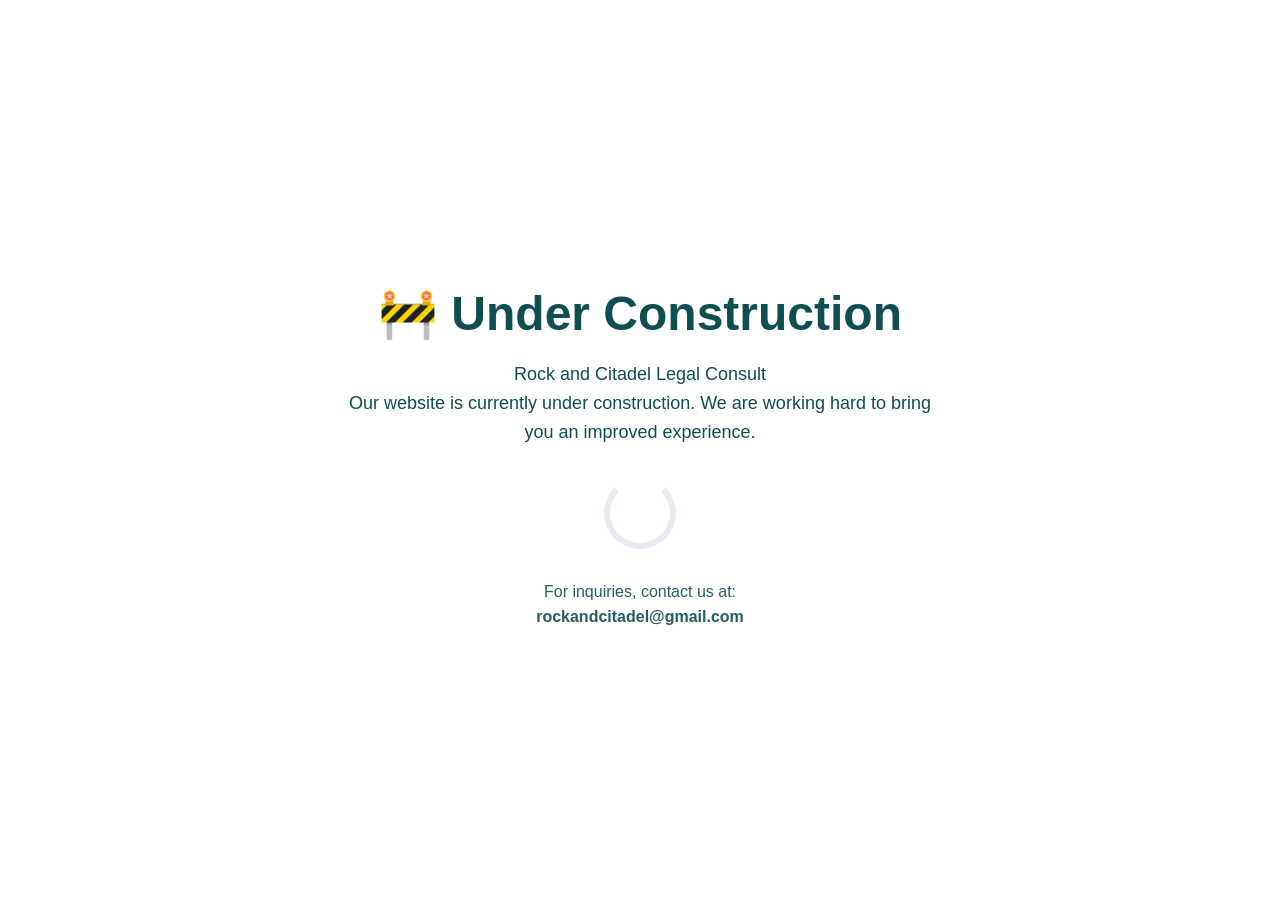
==== index.html @ 2f0c2b9e "Add files via upload" ====
<!DOCTYPE html>
<html lang="en">
<head>
  <meta charset="UTF-8">
  <meta name="viewport" content="width=device-width, initial-scale=1.0">
  <title>Website Under Construction</title>

  <style>
    body {
      margin: 0;
      font-family: Arial, sans-serif;
      display: flex;
      justify-content: center;
      align-items: center;
      height: 100vh;
      background: linear-gradient(135deg, #fff, #fff);
      color: #0f4e50;
      text-align: center;
    }

    .container {
      max-width: 600px;
      padding: 20px;
    }

    h1 {
      font-size: 48px;
      margin-bottom: 10px;
    }

    p {
      font-size: 18px;
      line-height: 1.6;
    }

    .loader {
      margin: 30px auto;
      width: 60px;
      height: 60px;
      border: 6px solid rgba(55,56,155,0.1);
      border-top: 6px solid #fff;
      border-radius: 50%;
      animation: spin 1s linear infinite;
    }

    @keyframes spin {
      0% { transform: rotate(0deg); }
      100% { transform: rotate(360deg); }
    }

    .contact {
      margin-top: 20px;
      font-size: 16px;
      opacity: 0.9;
    }

  </style>
</head>
<body>

  <div class="container">
    <h1>🚧 Under Construction</h1>
    <p>
	Rock and Citadel Legal Consult
	<br>
      Our website is currently under construction. 
      We are working hard to bring you an improved experience.
    </p>

    <div class="loader"></div>

    <p class="contact">
      For inquiries, contact us at:<br>
      <strong>rockandcitadel@gmail.com</strong>
    </p>
  </div>

</body>
</html>
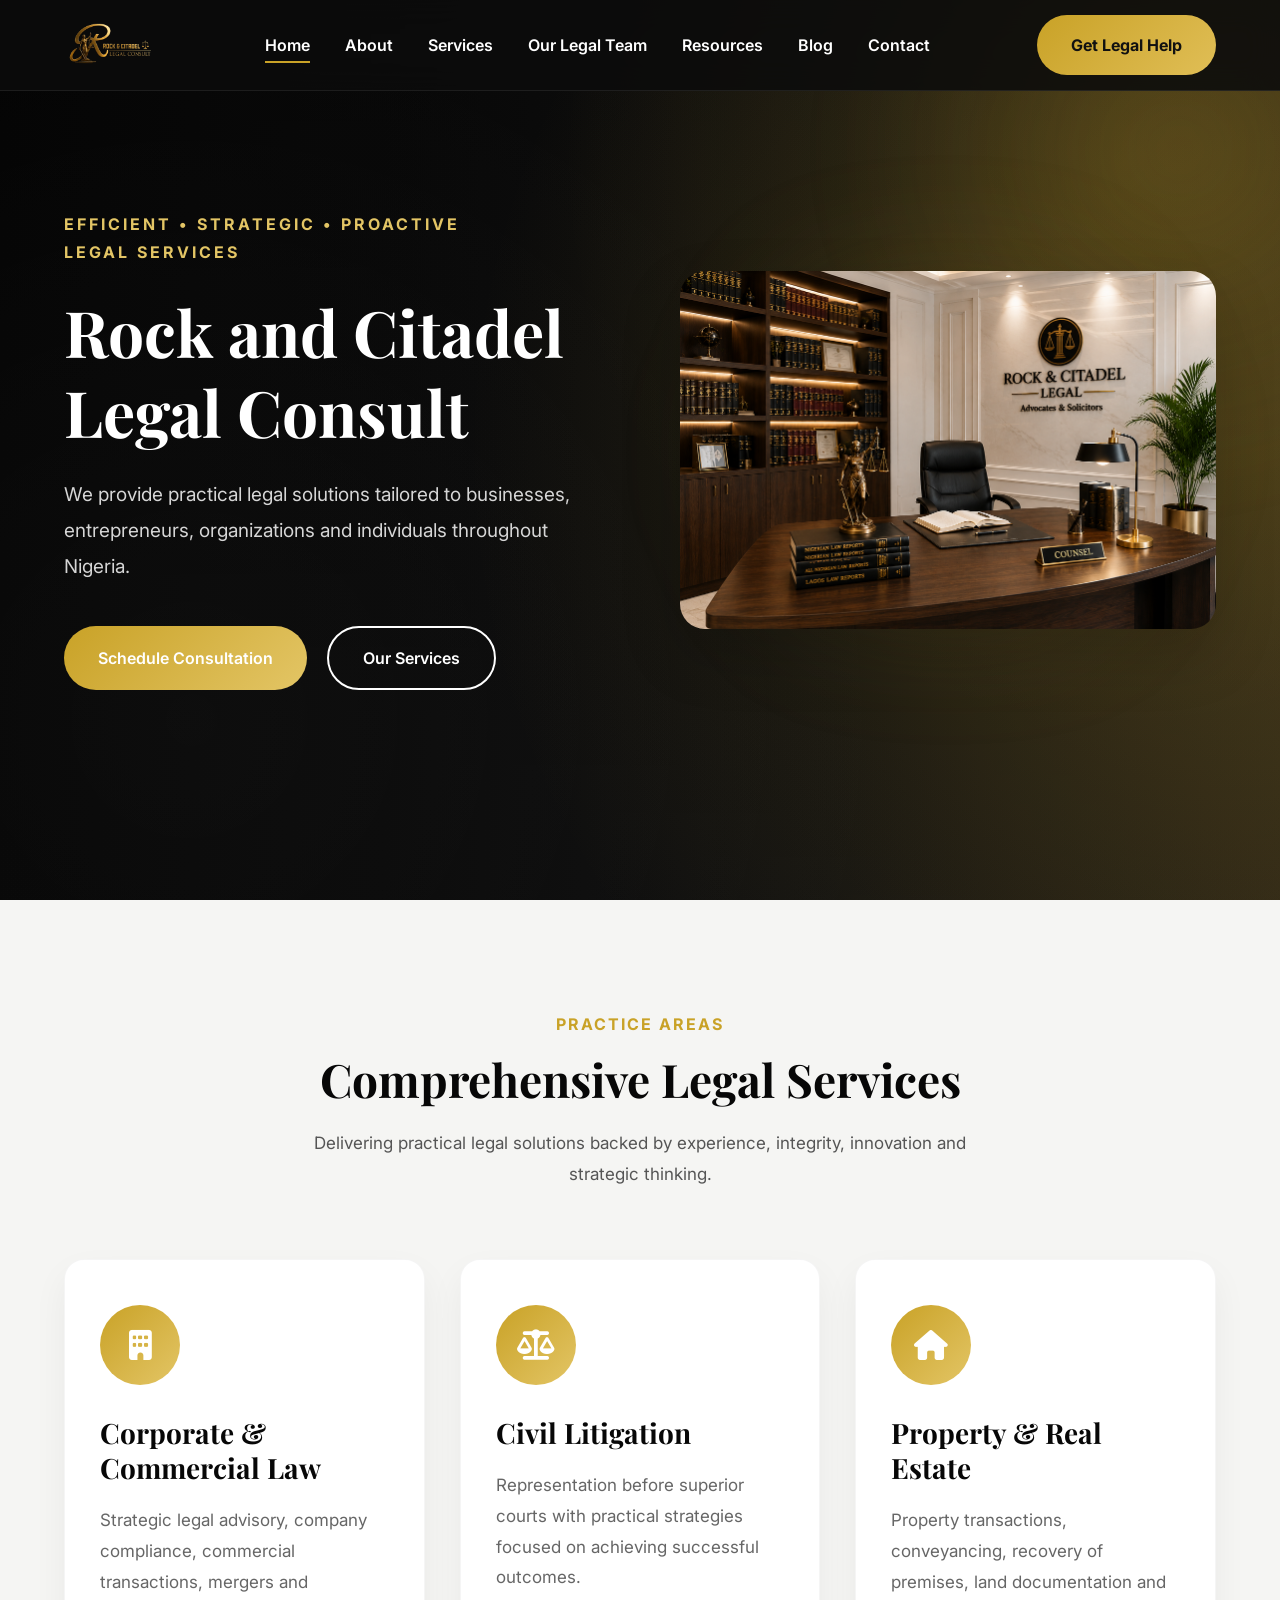
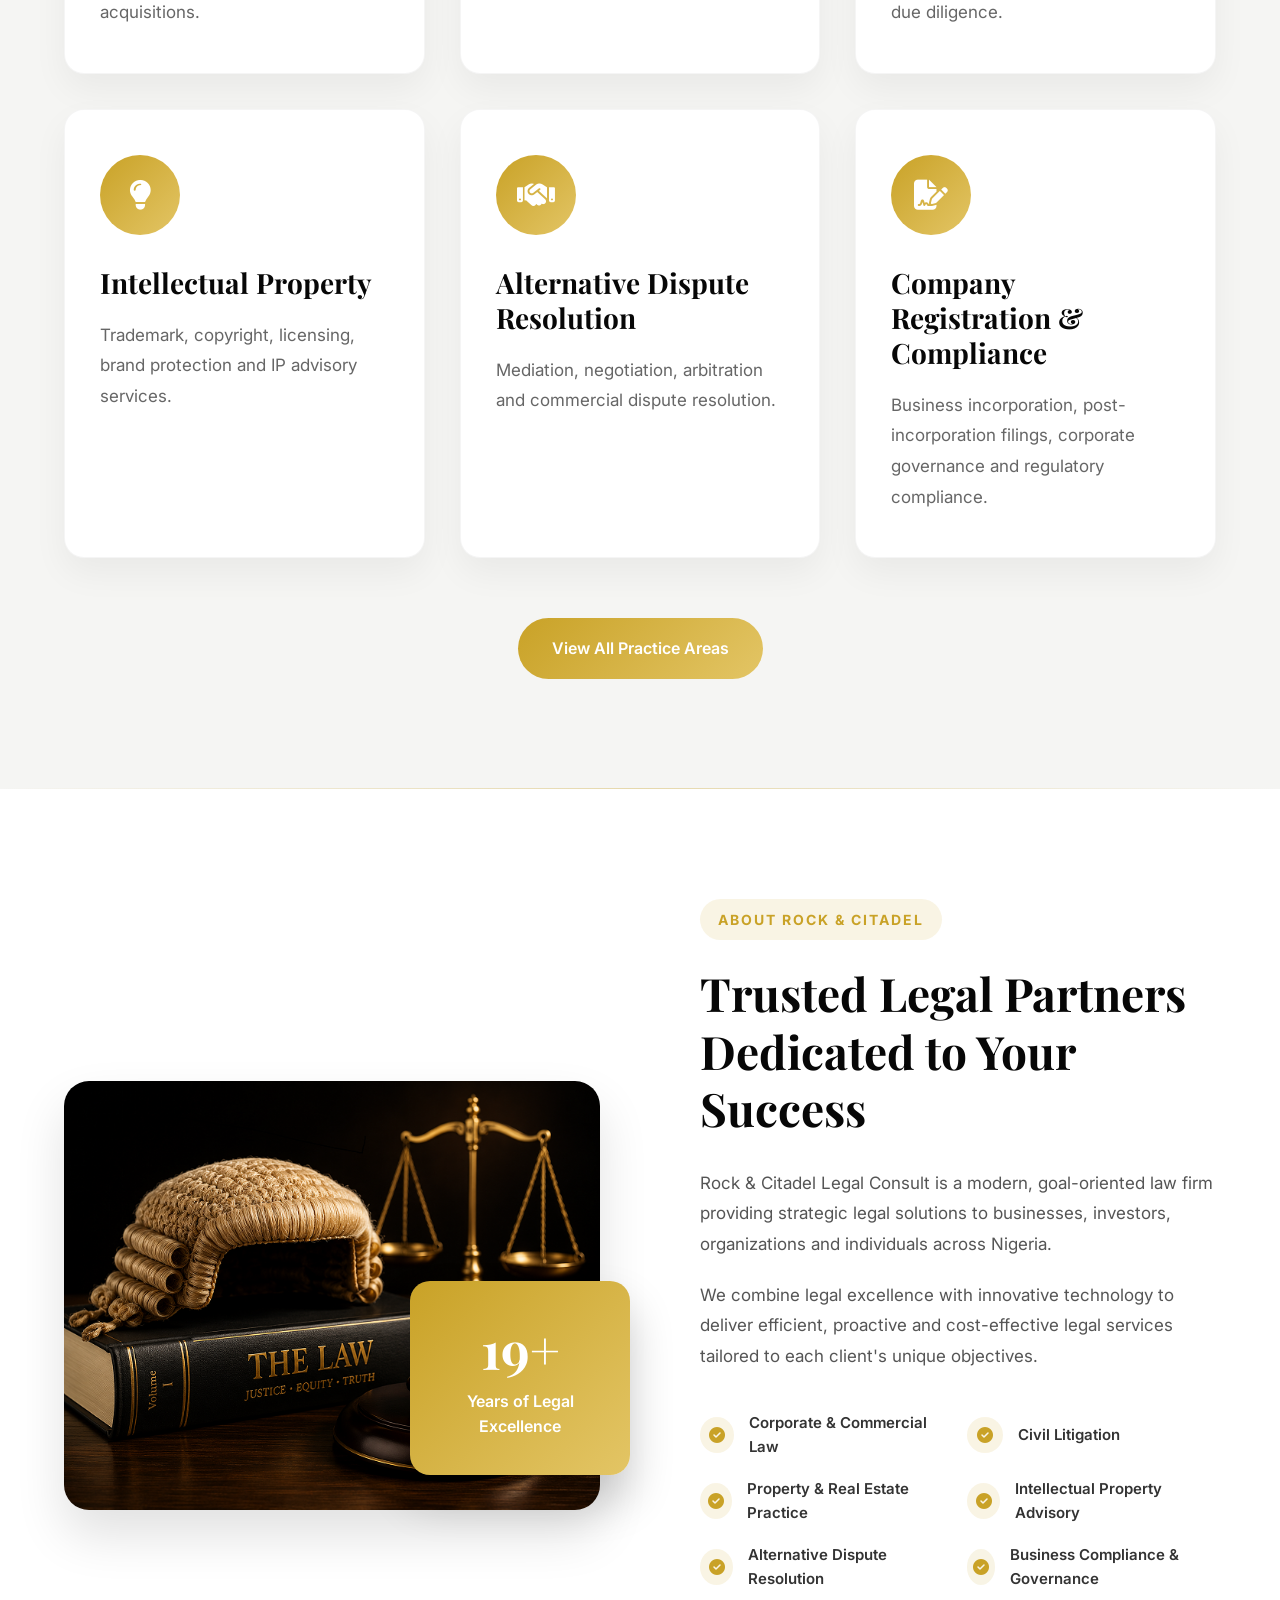
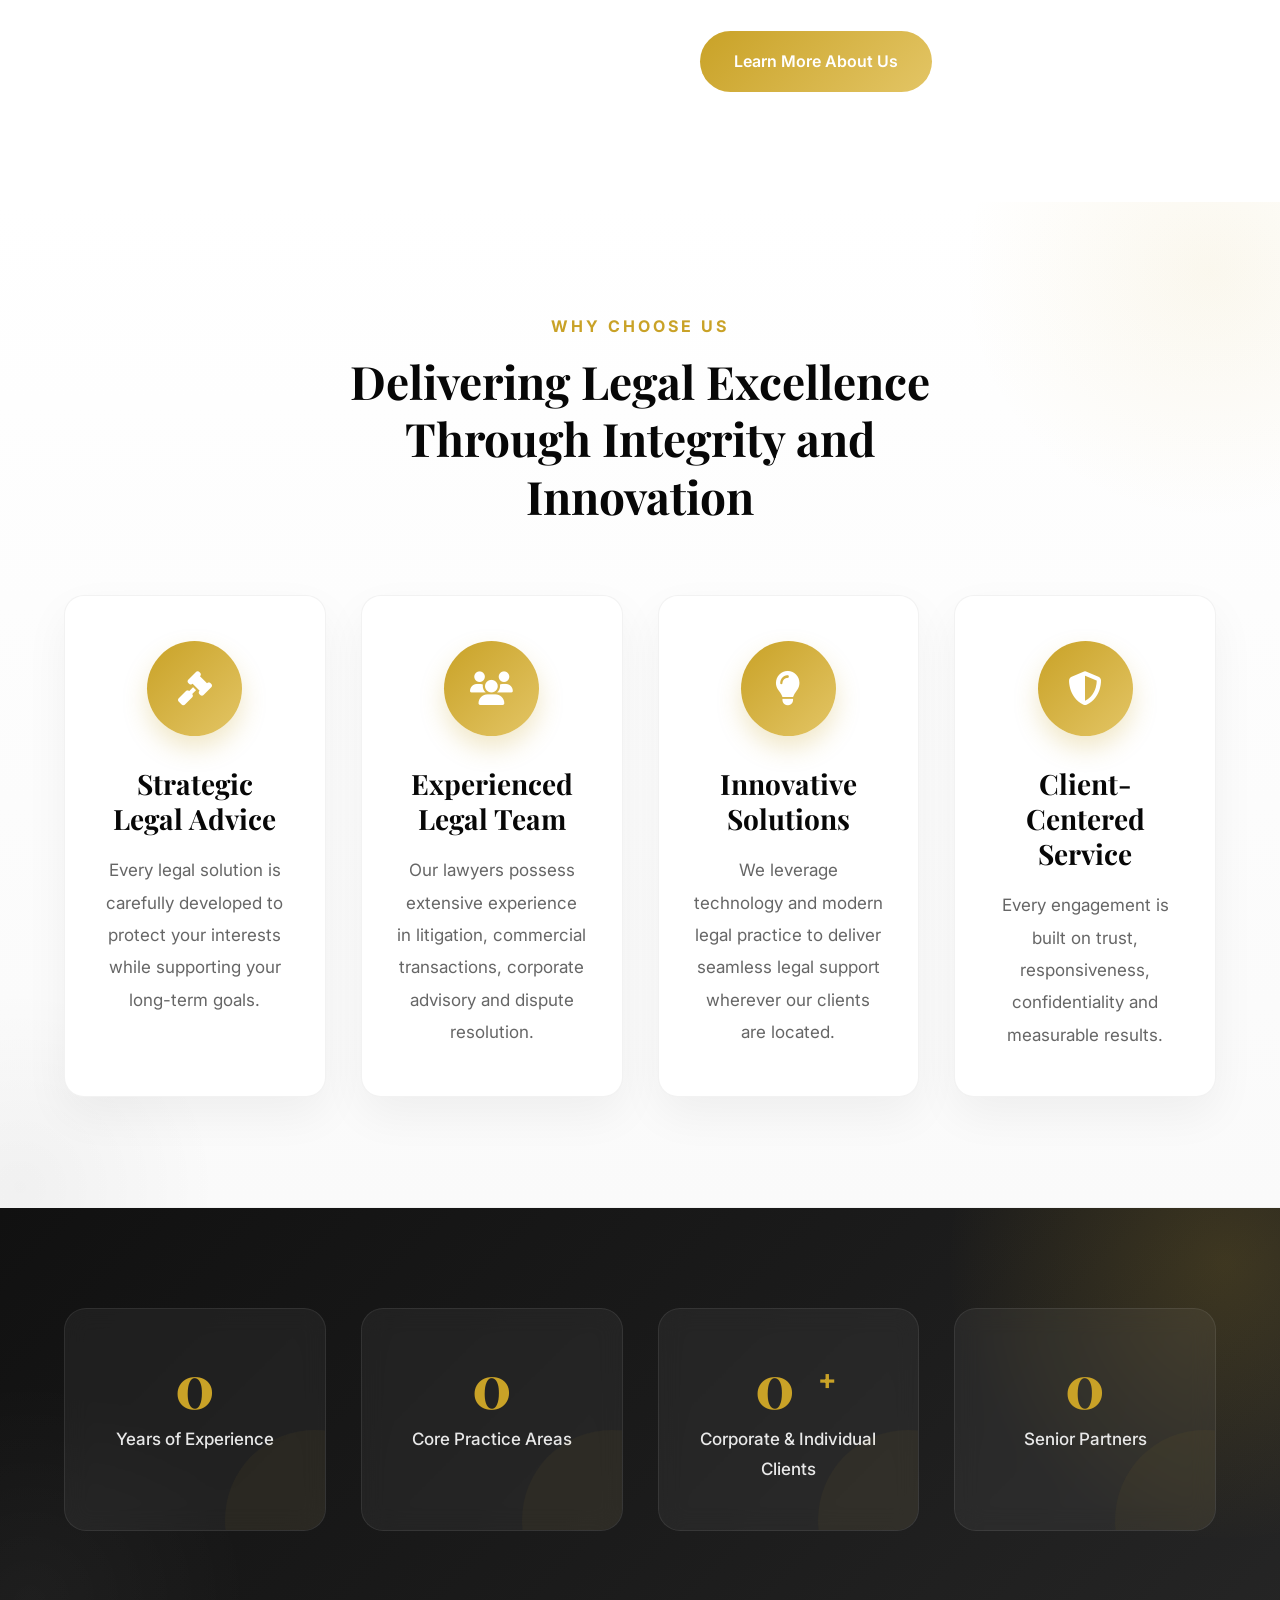
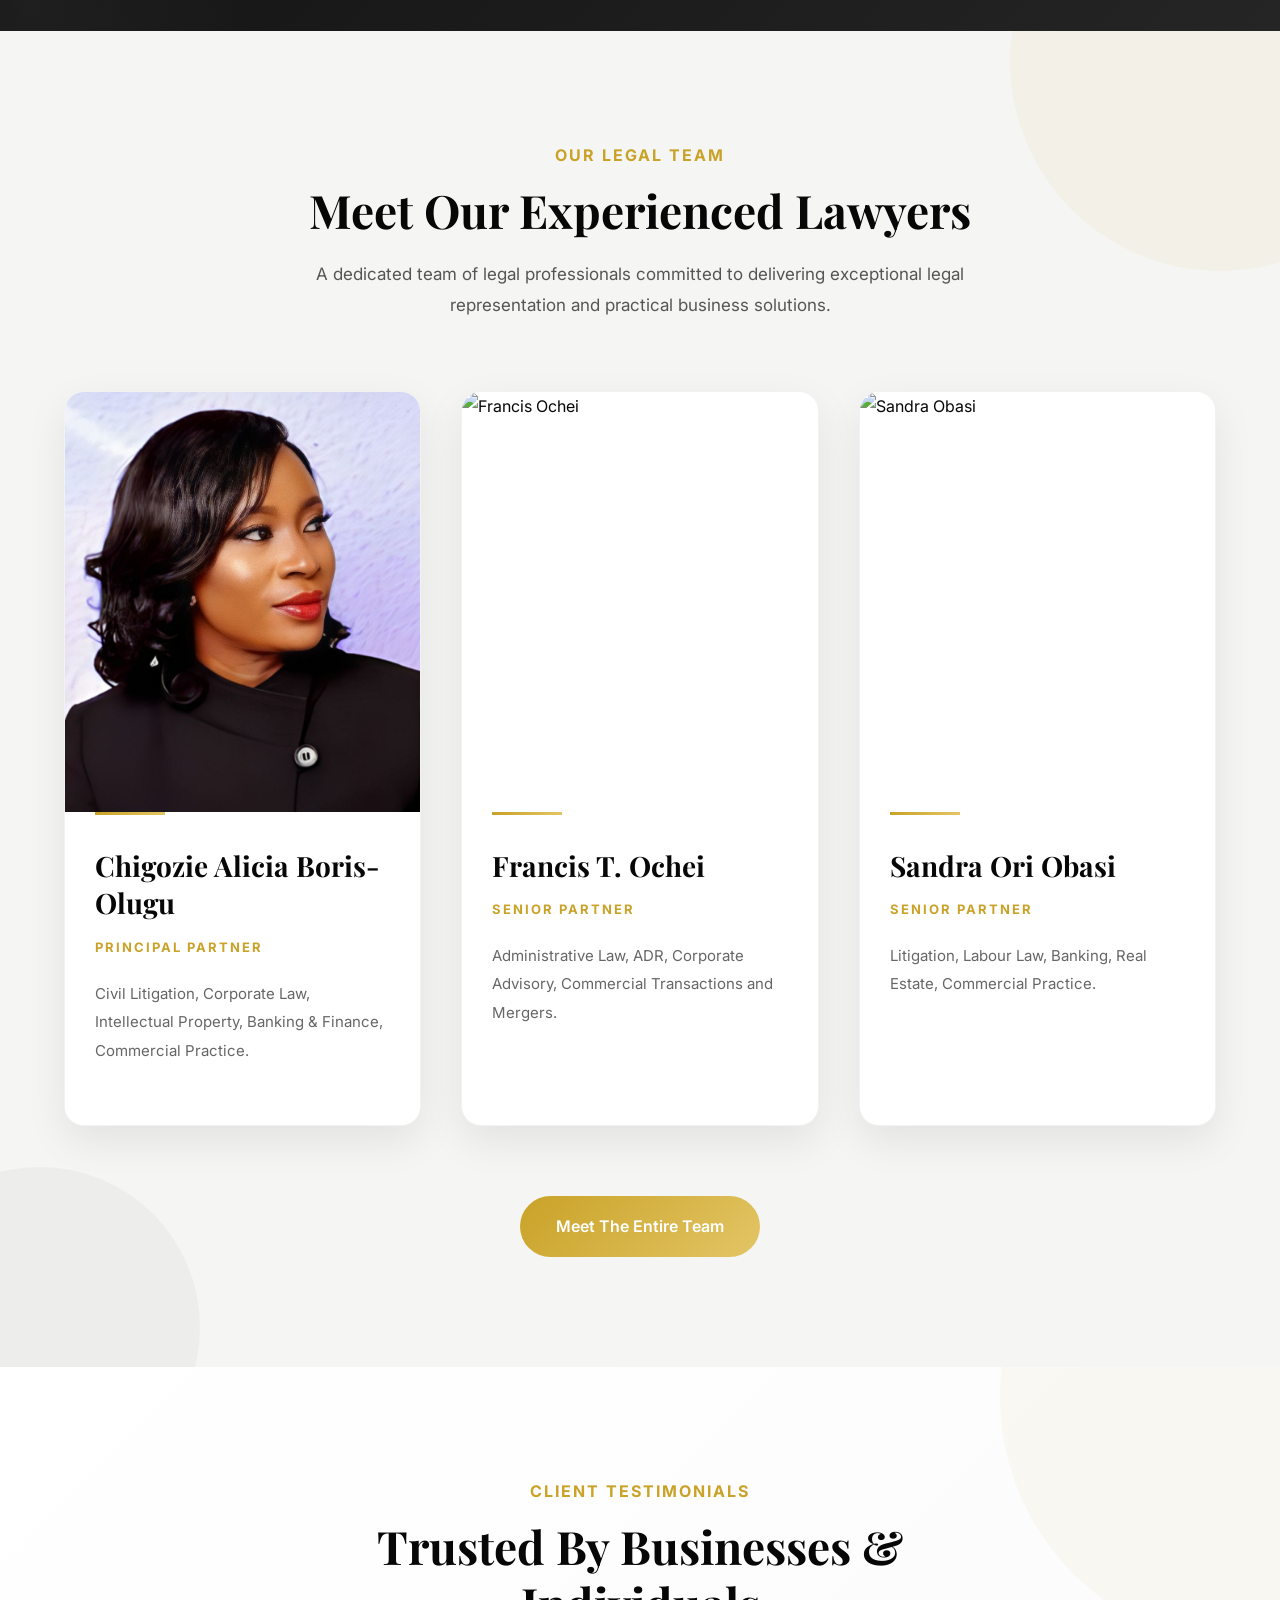
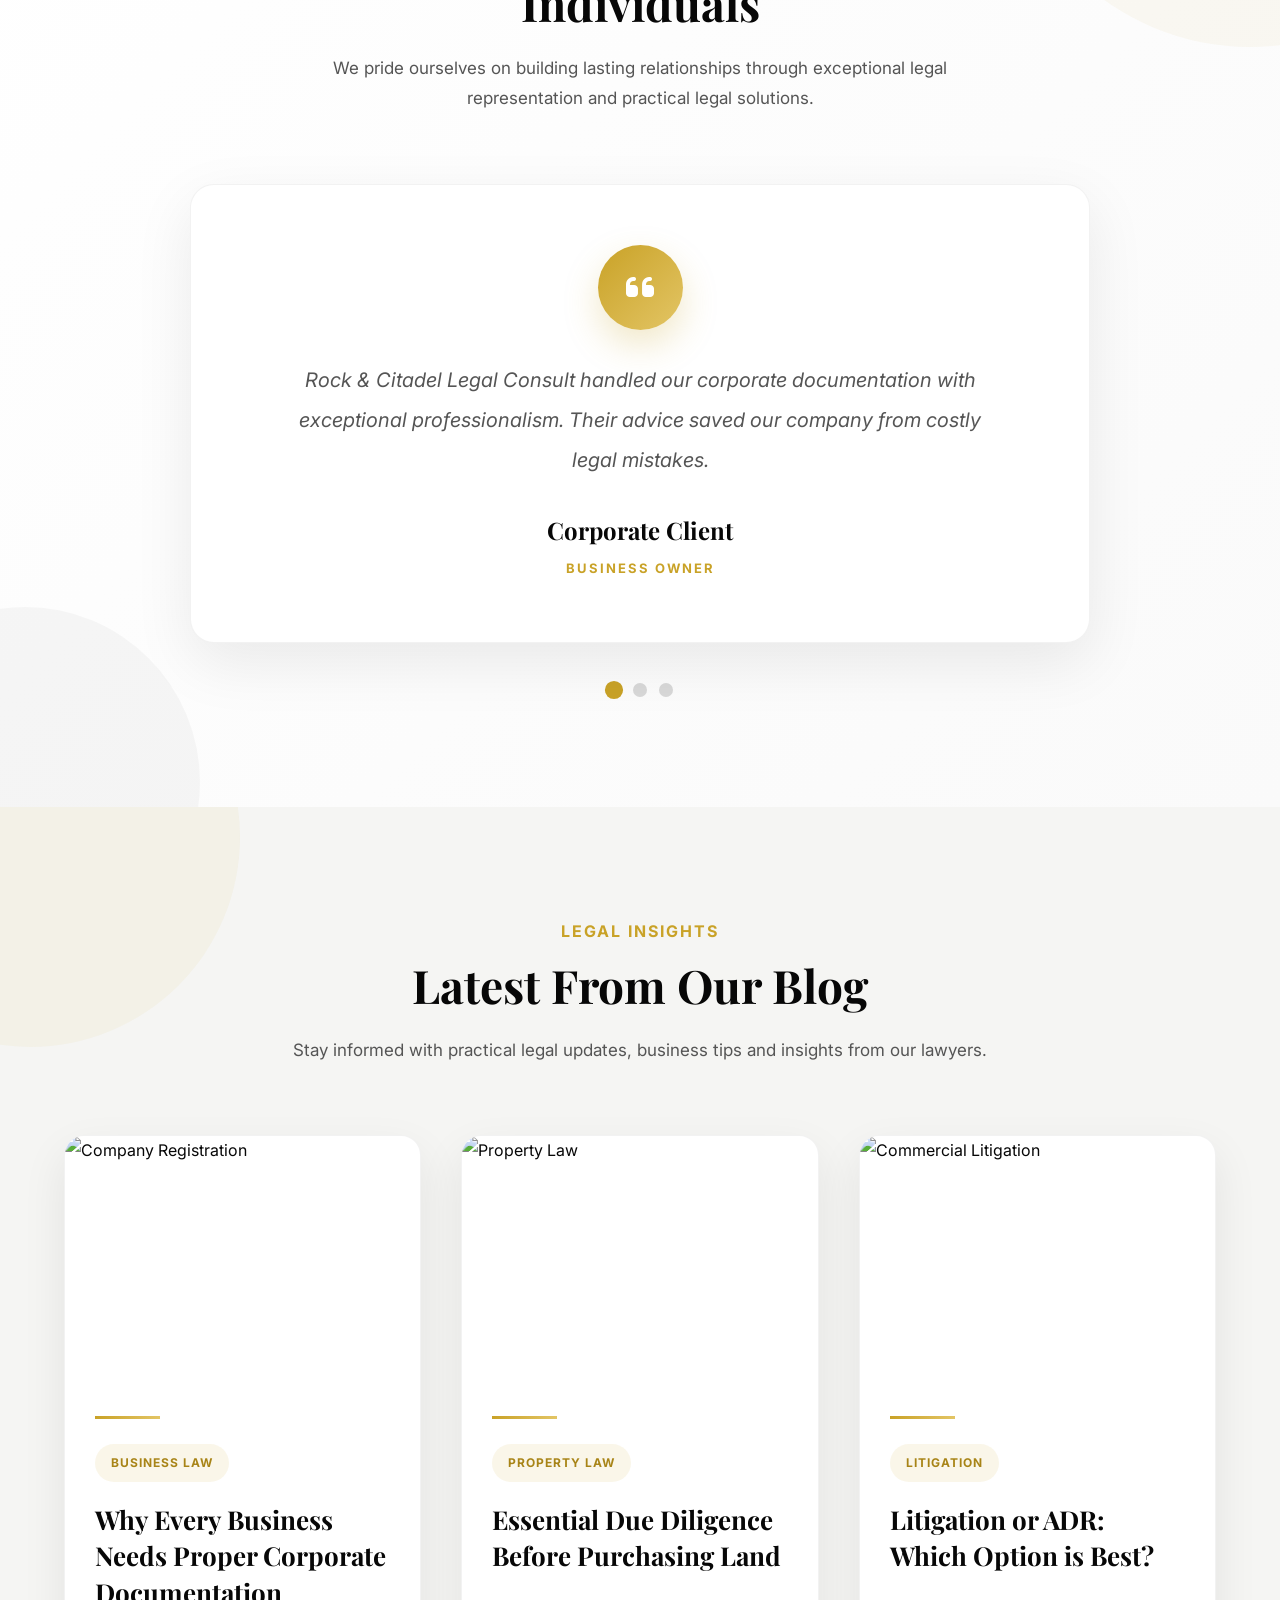
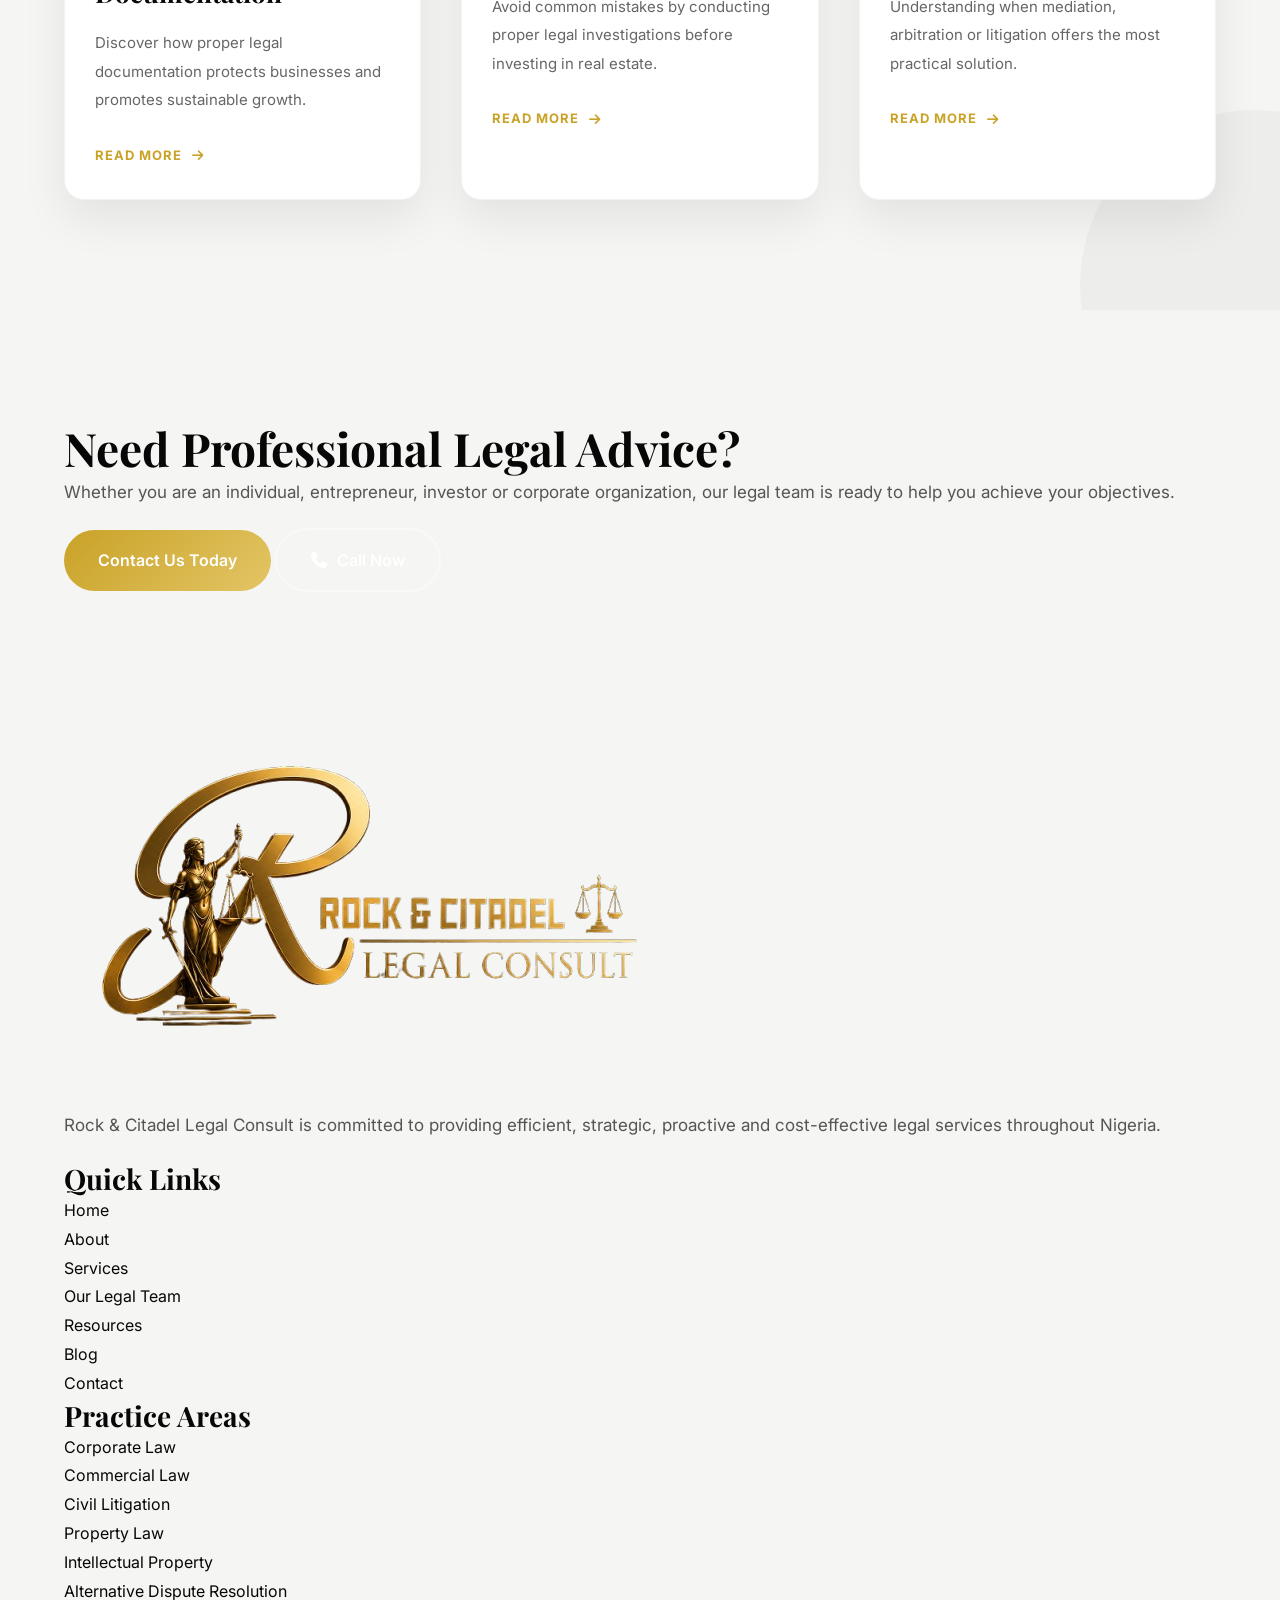
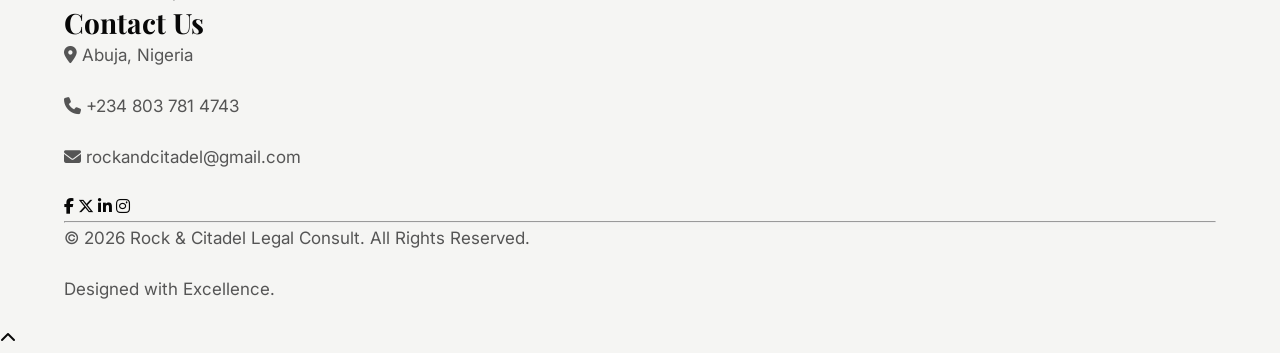
==== commit 79705b01: "Add files via upload" ====
--- a/index.html
+++ b/index.html
@@ -1,79 +1,1377 @@
 <!DOCTYPE html>
 <html lang="en">
+
 <head>
-  <meta charset="UTF-8">
-  <meta name="viewport" content="width=device-width, initial-scale=1.0">
-  <title>Website Under Construction</title>
-
-  <style>
-    body {
-      margin: 0;
-      font-family: Arial, sans-serif;
-      display: flex;
-      justify-content: center;
-      align-items: center;
-      height: 100vh;
-      background: linear-gradient(135deg, #fff, #fff);
-      color: #0f4e50;
-      text-align: center;
-    }
-
-    .container {
-      max-width: 600px;
-      padding: 20px;
-    }
-
-    h1 {
-      font-size: 48px;
-      margin-bottom: 10px;
-    }
-
-    p {
-      font-size: 18px;
-      line-height: 1.6;
-    }
-
-    .loader {
-      margin: 30px auto;
-      width: 60px;
-      height: 60px;
-      border: 6px solid rgba(55,56,155,0.1);
-      border-top: 6px solid #fff;
-      border-radius: 50%;
-      animation: spin 1s linear infinite;
-    }
-
-    @keyframes spin {
-      0% { transform: rotate(0deg); }
-      100% { transform: rotate(360deg); }
-    }
-
-    .contact {
-      margin-top: 20px;
-      font-size: 16px;
-      opacity: 0.9;
-    }
-
-  </style>
+
+    <meta charset="UTF-8">
+    <meta http-equiv="X-UA-Compatible" content="IE=edge">
+
+    <meta name="viewport"
+          content="width=device-width, initial-scale=1.0">
+
+    <title>Rock & Citadel Legal Consult | Strategic Legal Solutions</title>
+
+    <meta name="description"
+          content="Rock & Citadel Legal Consult is a leading Nigerian law firm providing strategic, proactive and cost-effective legal services in Corporate Law, Litigation, Property Law and Commercial Practice.">
+
+    <meta name="keywords"
+          content="Law Firm Nigeria, Lawyers Abuja, Corporate Law, Property Law, Litigation, Intellectual Property, Legal Services">
+
+    <meta name="author"
+          content="Rock & Citadel Legal Consult">
+
+    <link rel="icon" href="images/favicon.png">
+
+    <!-- Google Fonts -->
+
+    <link rel="preconnect"
+          href="https://fonts.googleapis.com">
+
+    <link rel="preconnect"
+          href="https://fonts.gstatic.com"
+          crossorigin>
+
+    <link href="https://fonts.googleapis.com/css2?family=Inter:wght@300;400;500;600;700&family=Playfair+Display:wght@500;600;700;800&display=swap"
+          rel="stylesheet">
+
+    <!-- Font Awesome -->
+
+    <link rel="stylesheet"
+          href="https://cdnjs.cloudflare.com/ajax/libs/font-awesome/6.7.1/css/all.min.css">
+
+    <!-- Main Stylesheet -->
+
+    <link rel="stylesheet"
+          href="css/style.css">
+
 </head>
+
 <body>
 
-  <div class="container">
-    <h1>🚧 Under Construction</h1>
-    <p>
-	Rock and Citadel Legal Consult
-	<br>
-      Our website is currently under construction. 
-      We are working hard to bring you an improved experience.
-    </p>
-
-    <div class="loader"></div>
-
-    <p class="contact">
-      For inquiries, contact us at:<br>
-      <strong>rockandcitadel@gmail.com</strong>
-    </p>
-  </div>
+<!--==========================
+        HEADER
+===========================-->
+
+<header class="header">
+
+    <div class="container">
+
+        <a href="index.html" class="logo">
+
+            <img src="images/logo.png"
+                 alt="Rock & Citadel Legal">
+
+        </a>
+
+        <nav class="navbar">
+
+            <ul class="nav-links">
+
+                <li><a href="index.html" class="active">Home</a></li>
+
+                <li><a href="about.html">About</a></li>
+
+                <li><a href="services.html">Services</a></li>
+
+                <li><a href="team.html">Our Legal Team</a></li>
+
+                <li><a href="resources.html">Resources</a></li>
+
+                <li><a href="blog.html">Blog</a></li>
+
+                <li><a href="contact.html">Contact</a></li>
+
+            </ul>
+
+        </nav>
+
+        <a href="contact.html"
+           class="btn btn-primary">
+
+            Get Legal Help
+
+        </a>
+
+        <div class="menu-btn">
+
+            <i class="fas fa-bars"></i>
+
+        </div>
+
+    </div>
+
+</header>
+
+
+<!--==========================
+        HERO
+===========================-->
+
+<section class="hero">
+
+    <div class="hero-overlay"></div>
+
+    <div class="container hero-grid">
+
+        <div class="hero-content">
+
+            <span class="hero-subtitle">
+
+                Efficient • Strategic • Proactive 
+                <br>
+                Legal Services
+
+            </span>
+
+            <h1>
+
+                Rock and Citadel
+                Legal Consult
+                
+            </h1>
+
+            <p>
+
+                We provide
+                practical legal solutions tailored to
+                businesses, entrepreneurs, organizations
+                and individuals throughout Nigeria.
+
+            </p>
+
+            <div class="hero-buttons">
+
+                <a href="contact.html"
+                   class="btn btn-gold">
+
+                    Schedule Consultation
+
+                </a>
+
+                <a href="services.html"
+                   class="btn btn-outline">
+
+                    Our Services
+
+                </a>
+
+            </div>
+
+        </div>
+
+        <div class="hero-image">
+
+            <img src="images/Rockandcitadelpic1.png"
+                 alt="Law Firm">
+
+        </div>
+
+    </div>
+
+</section>
+
+
+<!--==========================
+        SERVICES PREVIEW
+===========================-->
+
+<section class="services-preview">
+
+    <div class="container">
+
+        <div class="section-title">
+
+            <span>Practice Areas</span>
+
+            <h2>
+
+                Comprehensive Legal Services
+
+            </h2>
+
+            <p>
+
+                Delivering practical legal solutions
+                backed by experience, integrity,
+                innovation and strategic thinking.
+
+            </p>
+
+        </div>
+
+        <div class="service-grid">
+
+            <!-- CARD -->
+
+            <div class="service-card">
+
+                <div class="icon">
+
+                    <i class="fa-solid fa-building"></i>
+
+                </div>
+
+                <h3>
+
+                    Corporate &
+                    Commercial Law
+
+                </h3>
+
+                <p>
+
+                    Strategic legal advisory,
+                    company compliance,
+                    commercial transactions,
+                    mergers and acquisitions.
+
+                </p>
+
+            </div>
+
+            <!-- CARD -->
+
+            <div class="service-card">
+
+                <div class="icon">
+
+                    <i class="fa-solid fa-scale-balanced"></i>
+
+                </div>
+
+                <h3>
+
+                    Civil Litigation
+
+                </h3>
+
+                <p>
+
+                    Representation before
+                    superior courts with
+                    practical strategies focused
+                    on achieving successful outcomes.
+
+                </p>
+
+            </div>
+
+            <!-- CARD -->
+
+            <div class="service-card">
+
+                <div class="icon">
+
+                    <i class="fa-solid fa-house"></i>
+
+                </div>
+
+                <h3>
+
+                    Property &
+                    Real Estate
+
+                </h3>
+
+                <p>
+
+                    Property transactions,
+                    conveyancing,
+                    recovery of premises,
+                    land documentation
+                    and due diligence.
+
+                </p>
+
+            </div>
+
+            <!-- CARD -->
+
+            <div class="service-card">
+
+                <div class="icon">
+
+                    <i class="fa-solid fa-lightbulb"></i>
+
+                </div>
+
+                <h3>
+
+                    Intellectual
+                    Property
+
+                </h3>
+
+                <p>
+
+                    Trademark,
+                    copyright,
+                    licensing,
+                    brand protection
+                    and IP advisory services.
+
+                </p>
+
+            </div>
+
+            <!-- CARD -->
+
+            <div class="service-card">
+
+                <div class="icon">
+
+                    <i class="fa-solid fa-handshake"></i>
+
+                </div>
+
+                <h3>
+
+                    Alternative
+                    Dispute Resolution
+
+                </h3>
+
+                <p>
+
+                    Mediation,
+                    negotiation,
+                    arbitration and
+                    commercial dispute resolution.
+
+                </p>
+
+            </div>
+
+            <!-- CARD -->
+
+            <div class="service-card">
+
+                <div class="icon">
+
+                    <i class="fa-solid fa-file-signature"></i>
+
+                </div>
+
+                <h3>
+
+                    Company Registration &
+                    Compliance
+
+                </h3>
+
+                <p>
+
+                    Business incorporation,
+                    post-incorporation filings,
+                    corporate governance
+                    and regulatory compliance.
+
+                </p>
+
+            </div>
+
+        </div>
+
+        <div class="services-button">
+
+            <a href="services.html"
+               class="btn btn-gold">
+
+                View All Practice Areas
+
+            </a>
+
+        </div>
+
+    </div>
+
+</section>
+
+<!-- CONTINUE WITH:
+ABOUT PREVIEW
+-->
+
+<!--=========================================
+            ABOUT PREVIEW
+==========================================-->
+
+<section class="about-preview">
+
+    <div class="container">
+
+        <div class="about-grid">
+
+            <!-- LEFT COLUMN -->
+
+            <div class="about-image">
+
+                <img src="images/about-law-firm.png"
+                     alt="Rock and Citadel Legal Consult">
+
+                <div class="experience-box">
+
+                    <h2>19+</h2>
+
+                    <span>Years of Legal Excellence</span>
+
+                </div>
+
+            </div>
+
+            <!-- RIGHT COLUMN -->
+
+            <div class="about-content">
+
+                <span class="section-tag">
+
+                    ABOUT ROCK & CITADEL
+
+                </span>
+
+                <h2>
+
+                    Trusted Legal Partners
+                    Dedicated to Your Success
+
+                </h2>
+
+                <p>
+
+                    Rock & Citadel Legal Consult is a modern,
+                    goal-oriented law firm providing strategic legal
+                    solutions to businesses, investors, organizations
+                    and individuals across Nigeria.
+
+                </p>
+
+                <p>
+
+                    We combine legal excellence with innovative
+                    technology to deliver efficient, proactive and
+                    cost-effective legal services tailored to each
+                    client's unique objectives.
+
+                </p>
+
+                <div class="about-features">
+
+                    <div class="feature">
+
+                        <i class="fas fa-check-circle"></i>
+
+                        <span>Corporate & Commercial Law</span>
+
+                    </div>
+
+                    <div class="feature">
+
+                        <i class="fas fa-check-circle"></i>
+
+                        <span>Civil Litigation</span>
+
+                    </div>
+
+                    <div class="feature">
+
+                        <i class="fas fa-check-circle"></i>
+
+                        <span>Property & Real Estate Practice</span>
+
+                    </div>
+
+                    <div class="feature">
+
+                        <i class="fas fa-check-circle"></i>
+
+                        <span>Intellectual Property Advisory</span>
+
+                    </div>
+
+                    <div class="feature">
+
+                        <i class="fas fa-check-circle"></i>
+
+                        <span>Alternative Dispute Resolution</span>
+
+                    </div>
+
+                    <div class="feature">
+
+                        <i class="fas fa-check-circle"></i>
+
+                        <span>Business Compliance & Governance</span>
+
+                    </div>
+
+                </div>
+
+                <a href="about.html"
+                   class="btn btn-gold">
+
+                    Learn More About Us
+
+                </a>
+
+            </div>
+
+        </div>
+
+    </div>
+
+</section>
+
+
+
+<!--=========================================
+            WHY CHOOSE US
+==========================================-->
+
+<section class="why-us">
+
+    <div class="container">
+
+        <div class="section-title">
+
+            <span>
+
+                WHY CHOOSE US
+
+            </span>
+
+            <h2>
+
+                Delivering Legal Excellence
+                Through Integrity and Innovation
+
+            </h2>
+
+        </div>
+
+        <div class="why-grid">
+
+            <div class="why-card">
+
+                <div class="why-icon">
+
+                    <i class="fas fa-gavel"></i>
+
+                </div>
+
+                <h3>
+
+                    Strategic Legal Advice
+
+                </h3>
+
+                <p>
+
+                    Every legal solution is carefully developed
+                    to protect your interests while supporting
+                    your long-term goals.
+
+                </p>
+
+            </div>
+
+            <div class="why-card">
+
+                <div class="why-icon">
+
+                    <i class="fas fa-users"></i>
+
+                </div>
+
+                <h3>
+
+                    Experienced Legal Team
+
+                </h3>
+
+                <p>
+
+                    Our lawyers possess extensive experience in
+                    litigation, commercial transactions,
+                    corporate advisory and dispute resolution.
+
+                </p>
+
+            </div>
+
+            <div class="why-card">
+
+                <div class="why-icon">
+
+                    <i class="fas fa-lightbulb"></i>
+
+                </div>
+
+                <h3>
+
+                    Innovative Solutions
+
+                </h3>
+
+                <p>
+
+                    We leverage technology and modern legal
+                    practice to deliver seamless legal support
+                    wherever our clients are located.
+
+                </p>
+
+            </div>
+
+            <div class="why-card">
+
+                <div class="why-icon">
+
+                    <i class="fas fa-shield-halved"></i>
+
+                </div>
+
+                <h3>
+
+                    Client-Centered Service
+
+                </h3>
+
+                <p>
+
+                    Every engagement is built on trust,
+                    responsiveness, confidentiality
+                    and measurable results.
+
+                </p>
+
+            </div>
+
+        </div>
+
+    </div>
+
+</section>
+
+
+
+<!--=========================================
+              STATISTICS
+==========================================-->
+
+<section class="statistics">
+
+    <div class="container">
+
+        <div class="stats-grid">
+
+            <div class="stat-box">
+
+                <h2 class="counter"
+                    data-target="19">
+
+                    0
+
+                </h2>
+
+                <p>
+
+                    Years of Experience
+
+                </p>
+
+            </div>
+
+            <div class="stat-box">
+
+                <h2 class="counter"
+                    data-target="6">
+
+                    0
+
+                </h2>
+
+                <p>
+
+                    Core Practice Areas
+
+                </p>
+
+            </div>
+
+            <div class="stat-box">
+
+                <h2 class="counter"
+                    data-target="100">
+
+                    0
+
+                </h2>
+
+                <span>+</span>
+
+                <p>
+
+                    Corporate & Individual Clients
+
+                </p>
+
+            </div>
+
+            <div class="stat-box">
+
+                <h2 class="counter"
+                    data-target="3">
+
+                    0
+
+                </h2>
+
+                <p>
+
+                    Senior Partners
+
+                </p>
+
+            </div>
+
+        </div>
+
+    </div>
+
+</section>
+
+
+
+<!--=========================================
+            LEGAL TEAM PREVIEW
+==========================================-->
+
+<section class="team-preview">
+
+    <div class="container">
+
+        <div class="section-title">
+
+            <span>
+
+                OUR LEGAL TEAM
+
+            </span>
+
+            <h2>
+
+                Meet Our Experienced Lawyers
+
+            </h2>
+
+            <p>
+
+                A dedicated team of legal professionals
+                committed to delivering exceptional
+                legal representation and practical
+                business solutions.
+
+            </p>
+
+        </div>
+
+        <div class="team-grid">
+
+            <!-- MEMBER -->
+
+            <div class="team-card">
+
+                <img src="images/chigozie-boris.png"
+                     alt="Chigozie Alicia Boris-Olugu">
+
+                <div class="team-content">
+
+                    <h3>
+
+                        Chigozie Alicia
+                        Boris-Olugu
+
+                    </h3>
+
+                    <span>
+
+                        Principal Partner
+
+                    </span>
+
+                    <p>
+
+                        Civil Litigation,
+                        Corporate Law,
+                        Intellectual Property,
+                        Banking & Finance,
+                        Commercial Practice.
+
+                    </p>
+
+                </div>
+
+            </div>
+
+            <!-- MEMBER -->
+
+            <div class="team-card">
+
+                <img src="images/francis-ochei.jpg"
+                     alt="Francis Ochei">
+
+                <div class="team-content">
+
+                    <h3>
+
+                        Francis T.
+                        Ochei
+
+                    </h3>
+
+                    <span>
+
+                        Senior Partner
+
+                    </span>
+
+                    <p>
+
+                        Administrative Law,
+                        ADR,
+                        Corporate Advisory,
+                        Commercial Transactions
+                        and Mergers.
+
+                    </p>
+
+                </div>
+
+            </div>
+
+            <!-- MEMBER -->
+
+            <div class="team-card">
+
+                <img src="images/sandra-obasi.jpg"
+                     alt="Sandra Obasi">
+
+                <div class="team-content">
+
+                    <h3>
+
+                        Sandra
+                        Ori Obasi
+
+                    </h3>
+
+                    <span>
+
+                        Senior Partner
+
+                    </span>
+
+                    <p>
+
+                        Litigation,
+                        Labour Law,
+                        Banking,
+                        Real Estate,
+                        Commercial Practice.
+
+                    </p>
+
+                </div>
+
+            </div>
+
+        </div>
+
+        <div class="team-button">
+
+            <a href="team.html"
+               class="btn btn-gold">
+
+                Meet The Entire Team
+
+            </a>
+
+        </div>
+
+    </div>
+
+</section>
+
+<!-- CONTINUE WITH:
+TESTIMONIALS
+LATEST BLOG
+CALL TO ACTION
+FOOTER
+-->
+
+<!--=========================================
+            TESTIMONIALS
+==========================================-->
+
+<section class="testimonials">
+
+    <div class="container">
+
+        <div class="section-title">
+
+            <span>CLIENT TESTIMONIALS</span>
+
+            <h2>Trusted By Businesses & Individuals</h2>
+
+            <p>
+                We pride ourselves on building lasting relationships through
+                exceptional legal representation and practical legal solutions.
+            </p>
+
+        </div>
+
+        <div class="testimonial-slider">
+
+            <div class="testimonial active">
+
+                <i class="fas fa-quote-left quote"></i>
+
+                <p>
+                    Rock & Citadel Legal Consult handled our corporate
+                    documentation with exceptional professionalism.
+                    Their advice saved our company from costly legal mistakes.
+                </p>
+
+                <h4>Corporate Client</h4>
+
+                <span>Business Owner</span>
+
+            </div>
+
+            <div class="testimonial">
+
+                <i class="fas fa-quote-left quote"></i>
+
+                <p>
+                    Their litigation strategy was practical, timely and
+                    result-oriented. Throughout the case we felt fully informed
+                    and represented.
+                </p>
+
+                <h4>Private Client</h4>
+
+                <span>Civil Litigation</span>
+
+            </div>
+
+            <div class="testimonial">
+
+                <i class="fas fa-quote-left quote"></i>
+
+                <p>
+                    We have retained Rock & Citadel as our legal advisers.
+                    Their responsiveness and attention to detail continue to
+                    exceed our expectations.
+                </p>
+
+                <h4>Corporate Organization</h4>
+
+                <span>Retainership Client</span>
+
+            </div>
+
+        </div>
+
+    </div>
+
+    <div class="slider-dots">
+
+    <span class="active"></span>
+
+    <span></span>
+
+    <span></span>
+
+</div>
+</section>
+
+
+<!--=========================================
+            LATEST BLOG
+==========================================-->
+
+<section class="latest-blog">
+
+    <div class="container">
+
+        <div class="section-title">
+
+            <span>LEGAL INSIGHTS</span>
+
+            <h2>Latest From Our Blog</h2>
+
+            <p>
+
+                Stay informed with practical legal updates,
+                business tips and insights from our lawyers.
+
+            </p>
+
+        </div>
+
+        <div class="blog-grid">
+
+            <article class="blog-card">
+
+                <img src="images/blog1.jpg"
+                     alt="Company Registration">
+
+                <div class="blog-content">
+
+                    <span class="blog-date">
+                        Business Law
+                    </span>
+
+                    <h3>
+
+                        Why Every Business Needs
+                        Proper Corporate Documentation
+
+                    </h3>
+
+                    <p>
+
+                        Discover how proper legal documentation
+                        protects businesses and promotes sustainable
+                        growth.
+
+                    </p>
+
+                    <a href="blog.html">
+
+                        Read More
+
+                        <i class="fas fa-arrow-right"></i>
+
+                    </a>
+
+                </div>
+
+            </article>
+
+            <article class="blog-card">
+
+                <img src="images/blog2.jpg"
+                     alt="Property Law">
+
+                <div class="blog-content">
+
+                    <span class="blog-date">
+
+                        Property Law
+
+                    </span>
+
+                    <h3>
+
+                        Essential Due Diligence Before
+                        Purchasing Land
+
+                    </h3>
+
+                    <p>
+
+                        Avoid common mistakes by conducting
+                        proper legal investigations before
+                        investing in real estate.
+
+                    </p>
+
+                    <a href="blog.html">
+
+                        Read More
+
+                        <i class="fas fa-arrow-right"></i>
+
+                    </a>
+
+                </div>
+
+            </article>
+
+            <article class="blog-card">
+
+                <img src="images/blog3.jpg"
+                     alt="Commercial Litigation">
+
+                <div class="blog-content">
+
+                    <span class="blog-date">
+
+                        Litigation
+
+                    </span>
+
+                    <h3>
+
+                        Litigation or ADR:
+                        Which Option is Best?
+
+                    </h3>
+
+                    <p>
+
+                        Understanding when mediation,
+                        arbitration or litigation offers
+                        the most practical solution.
+
+                    </p>
+
+                    <a href="blog.html">
+
+                        Read More
+
+                        <i class="fas fa-arrow-right"></i>
+
+                    </a>
+
+                </div>
+
+            </article>
+
+        </div>
+
+    </div>
+
+</section>
+
+
+
+<!--=========================================
+            CALL TO ACTION
+==========================================-->
+
+<section class="cta">
+
+    <div class="container">
+
+        <div class="cta-box">
+
+            <h2>
+
+                Need Professional Legal Advice?
+
+            </h2>
+
+            <p>
+
+                Whether you are an individual,
+                entrepreneur, investor or corporate
+                organization, our legal team is ready
+                to help you achieve your objectives.
+
+            </p>
+
+            <div class="cta-buttons">
+
+                <a href="contact.html"
+                   class="btn btn-gold">
+
+                    Contact Us Today
+
+                </a>
+
+                <a href="tel:+2348037814743"
+                   class="btn btn-outline-light">
+
+                    <i class="fas fa-phone"></i>
+
+                    Call Now
+
+                </a>
+
+            </div>
+
+        </div>
+
+    </div>
+
+</section>
+
+
+
+<!--=========================================
+            FOOTER
+==========================================-->
+
+<footer class="footer">
+
+    <div class="container">
+
+        <div class="footer-grid">
+
+            <div class="footer-column">
+
+                <img src="images/logo.png"
+                     class="footer-logo"
+                     alt="Rock & Citadel">
+
+                <p>
+
+                    Rock & Citadel Legal Consult is
+                    committed to providing efficient,
+                    strategic, proactive and cost-effective
+                    legal services throughout Nigeria.
+
+                </p>
+
+            </div>
+
+            <div class="footer-column">
+
+                <h3>
+
+                    Quick Links
+
+                </h3>
+
+                <ul>
+
+                    <li><a href="index.html">Home</a></li>
+
+                    <li><a href="about.html">About</a></li>
+
+                    <li><a href="services.html">Services</a></li>
+
+                    <li><a href="team.html">Our Legal Team</a></li>
+
+                    <li><a href="resources.html">Resources</a></li>
+
+                    <li><a href="blog.html">Blog</a></li>
+
+                    <li><a href="contact.html">Contact</a></li>
+
+                </ul>
+
+            </div>
+
+            <div class="footer-column">
+
+                <h3>
+
+                    Practice Areas
+
+                </h3>
+
+                <ul>
+
+                    <li>Corporate Law</li>
+
+                    <li>Commercial Law</li>
+
+                    <li>Civil Litigation</li>
+
+                    <li>Property Law</li>
+
+                    <li>Intellectual Property</li>
+
+                    <li>Alternative Dispute Resolution</li>
+
+                </ul>
+
+            </div>
+
+            <div class="footer-column">
+
+                <h3>
+
+                    Contact Us
+
+                </h3>
+
+                <p>
+
+                    <i class="fas fa-location-dot"></i>
+
+                    Abuja, Nigeria
+
+                </p>
+
+                <p>
+
+                    <i class="fas fa-phone"></i>
+
+                    +234 803 781 4743
+
+                </p>
+
+                <p>
+
+                    <i class="fas fa-envelope"></i>
+
+                    rockandcitadel@gmail.com
+
+                </p>
+
+                <div class="social-links">
+
+                    <a href="#"><i class="fab fa-facebook-f"></i></a>
+
+                    <a href="#"><i class="fab fa-x-twitter"></i></a>
+
+                    <a href="#"><i class="fab fa-linkedin-in"></i></a>
+
+                    <a href="#"><i class="fab fa-instagram"></i></a>
+
+                </div>
+
+            </div>
+
+        </div>
+
+        <hr>
+
+        <div class="footer-bottom">
+
+            <p>
+
+                © 2026 Rock & Citadel Legal Consult.
+                All Rights Reserved.
+
+            </p>
+
+            <p>
+
+                Designed with Excellence.
+
+            </p>
+
+        </div>
+
+    </div>
+
+</footer>
+
+
+
+<!--=========================================
+            BACK TO TOP
+==========================================-->
+
+<a href="#"
+   id="backToTop">
+
+    <i class="fas fa-chevron-up"></i>
+
+</a>
+
+
+
+<!--=========================================
+            JAVASCRIPT
+==========================================-->
+
+<script src="js/script.js"></script>
 
 </body>
-</html>
+
+</html>
--- a/css/style.css
+++ b/css/style.css
@@ -0,0 +1,3554 @@
+/*==========================================================
+    ROCK & CITADEL LEGAL CONSULT
+    MAIN STYLESHEET
+    Author: ChatGPT
+    Version: 1.0
+==========================================================*/
+
+
+/*==========================================================
+    GOOGLE FONTS
+==========================================================*/
+
+@import url('https://fonts.googleapis.com/css2?family=Inter:wght@300;400;500;600;700;800&family=Playfair+Display:wght@500;600;700;800&display=swap');
+
+
+/*==========================================================
+    CSS VARIABLES
+==========================================================*/
+
+:root{
+
+    /* Primary Colours */
+
+    --primary:#C9A227;
+    --primary-dark:#A88417;
+    --primary-light:#E3C565;
+
+    /* Luxury Blacks */
+
+    --black:#070707;
+    --dark:#101010;
+    --charcoal:#181818;
+    --soft-black:#222222;
+
+    --white:#FFFFFF;
+    --background:#F5F5F3;
+
+    --success:#28a745;
+    --danger:#dc3545;
+
+    /* Fonts */
+
+    --heading:'Playfair Display', serif;
+    --body:'Inter', sans-serif;
+
+    /* Shadows */
+
+    --shadow-sm:0 5px 15px rgba(0,0,0,.08);
+
+    --shadow-md:0 10px 30px rgba(0,0,0,.12);
+
+    --shadow-lg:0 25px 60px rgba(0,0,0,.18);
+
+    /* Radius */
+
+    --radius:8px;
+
+    --radius-lg:18px;
+
+    /* Transition */
+
+    --transition:.35s ease;
+
+    /* Width */
+
+    --container:1200px;
+
+}
+
+
+/*==========================================================
+    RESET
+==========================================================*/
+
+*{
+
+    margin:0;
+
+    padding:0;
+
+    box-sizing:border-box;
+
+}
+
+html{
+
+    scroll-behavior:smooth;
+
+}
+
+body{
+
+    font-family:var(--body);
+
+       background:var(--background);
+
+    color:var(--charcoal);
+
+    color:var(--black);
+
+    line-height:1.8;
+
+    overflow-x:hidden;
+
+}
+
+img{
+
+    max-width:100%;
+
+    display:block;
+
+}
+
+a{
+
+    text-decoration:none;
+
+    color:inherit;
+
+}
+
+ul{
+
+    list-style:none;
+
+}
+
+button{
+
+    border:none;
+
+    outline:none;
+
+    cursor:pointer;
+
+    font-family:inherit;
+
+}
+
+input,
+textarea{
+
+    font-family:inherit;
+
+    outline:none;
+
+}
+
+section{
+
+    padding:110px 0;
+
+}
+
+::selection{
+
+    background:var(--primary);
+
+    color:#fff;
+
+}
+
+
+/*==========================================================
+    CUSTOM SCROLLBAR
+==========================================================*/
+
+::-webkit-scrollbar{
+
+    width:10px;
+
+}
+
+::-webkit-scrollbar-thumb{
+
+    background:var(--primary);
+
+    border-radius:20px;
+
+}
+
+::-webkit-scrollbar-track{
+
+    background:#f2f2f2;
+
+}
+
+
+/*==========================================================
+    TYPOGRAPHY
+==========================================================*/
+
+h1,
+h2,
+h3,
+h4,
+h5{
+
+    font-family:var(--heading);
+
+    color:var(--black);
+
+    line-height:1.25;
+
+    font-weight:700;
+
+}
+
+h1{
+
+    font-size:64px;
+
+}
+
+h2{
+
+    font-size:46px;
+
+}
+
+h3{
+
+    font-size:28px;
+
+}
+
+h4{
+
+    font-size:22px;
+
+}
+
+p{
+
+    color:#555;
+
+    margin-bottom:20px;
+
+    font-size:17px;
+
+}
+
+.section-title{
+
+    max-width:700px;
+
+    margin:0 auto 70px;
+
+    text-align:center;
+
+}
+
+.section-title span{
+
+    display:inline-block;
+
+    color:var(--primary);
+
+    letter-spacing:2px;
+
+    text-transform:uppercase;
+
+    font-weight:700;
+
+    margin-bottom:12px;
+
+}
+
+.section-title h2{
+
+    margin-bottom:20px;
+
+}
+
+
+/*==========================================================
+    CONTAINER
+==========================================================*/
+
+.container{
+
+    width:90%;
+
+    max-width:var(--container);
+
+    margin:auto;
+
+}
+
+
+/*==========================================================
+    BUTTONS
+==========================================================*/
+
+.btn{
+
+    display:inline-flex;
+
+    align-items:center;
+
+    justify-content:center;
+
+    gap:10px;
+
+    padding:16px 34px;
+
+    border-radius:40px;
+
+    transition:var(--transition);
+
+    font-weight:600;
+
+    font-size:16px;
+
+}
+
+.btn-primary{
+
+    background:var(--primary);
+
+    color:#fff;
+
+}
+
+.btn-primary:hover{
+
+    background:var(--primary-dark);
+
+    transform:translateY(-3px);
+
+    box-shadow:var(--shadow-md);
+
+}
+
+.btn-gold{
+
+    background:linear-gradient(135deg,#C9A227,#E3C565);
+
+    color:#fff;
+
+}
+
+.btn-gold:hover{
+
+    transform:translateY(-5px);
+
+    box-shadow:var(--shadow-lg);
+
+}
+
+.btn-outline{
+
+    border:2px solid #fff;
+
+    color:#fff;
+
+}
+
+.btn-outline:hover{
+
+    background:#fff;
+
+    color:#000;
+
+}
+
+.btn-outline-light{
+
+    border:2px solid rgba(255,255,255,.4);
+
+    color:#fff;
+
+}
+
+.btn-outline-light:hover{
+
+    background:#fff;
+
+    color:#111;
+
+}
+
+
+/*==========================================================
+    HEADER
+==========================================================*/
+
+.header{
+
+    position:fixed;
+
+    top:0;
+
+    left:0;
+
+    width:100%;
+
+    z-index:999;
+
+    transition:.4s;
+
+    background:rgba(12,12,12,.88);
+
+    backdrop-filter:blur(16px);
+
+    border-bottom:1px solid rgba(255,255,255,.08);
+
+}
+
+.header .container{
+
+    display:flex;
+
+    justify-content:space-between;
+
+    align-items:center;
+
+    height:90px;
+
+}
+
+.logo img{
+
+    height:62px;
+
+}
+
+
+/*==========================================================
+    NAVIGATION
+==========================================================*/
+
+.navbar{
+
+    display:flex;
+
+}
+
+.nav-links{
+
+    display:flex;
+
+    align-items:center;
+
+    gap:35px;
+
+}
+
+.nav-links a{
+
+    position:relative;
+
+    color:#ffffff;
+
+    font-weight:600;
+
+    transition:var(--transition);
+
+}
+
+.nav-links a::after{
+
+    content:"";
+
+    position:absolute;
+
+    left:0;
+
+    bottom:-8px;
+
+    width:0;
+
+    height:2px;
+
+    background:var(--primary);
+
+    transition:.4s;
+
+}
+
+.nav-links a:hover::after,
+
+.nav-links .active::after{
+
+    width:100%;
+
+}
+
+.nav-links a:hover{
+
+    color:var(--primary);
+
+}
+
+.menu-btn{
+
+    display:none;
+
+    font-size:28px;
+
+    color:var(--primary);
+
+    cursor:pointer;
+
+}
+
+
+/*==========================================================
+    HERO
+==========================================================*/
+
+.hero{
+
+    position:relative;
+
+    min-height:100vh;
+
+    display:flex;
+
+    align-items:center;
+
+    overflow:hidden;
+
+    background:
+        radial-gradient(circle at 88% 18%,
+            rgba(201,162,39,.18) 0%,
+            rgba(201,162,39,.08) 18%,
+            transparent 42%),
+
+        radial-gradient(circle at 15% 80%,
+            rgba(255,255,255,.03),
+            transparent 55%),
+
+        linear-gradient(
+            90deg,
+            #050505 0%,
+            #090909 30%,
+            #121212 65%,
+            #2a2418 100%
+        );
+
+}
+
+.hero-overlay{
+
+    position:absolute;
+
+    inset:0;
+
+    background:
+    radial-gradient(circle at right,
+    rgba(201,162,39,.20),
+    transparent 60%);
+
+}
+
+.hero::before{
+
+    content:"";
+
+    position:absolute;
+
+    inset:0;
+
+    background:
+
+    linear-gradient(
+
+        rgba(0,0,0,.18),
+
+        rgba(0,0,0,.08)
+
+    );
+
+}
+
+.hero::after{
+
+    content:"";
+
+    position:absolute;
+
+    width:700px;
+
+    height:700px;
+
+    right:-250px;
+
+    top:-200px;
+
+    border-radius:50%;
+
+    background:
+
+    radial-gradient(
+
+        circle,
+
+        rgba(201,162,39,.15),
+
+        rgba(201,162,39,.06),
+
+        transparent 70%
+
+    );
+
+    filter:blur(40px);
+
+}
+
+.hero-grid{
+
+    display:grid;
+
+    grid-template-columns:1fr 1fr;
+
+    align-items:center;
+
+    gap:80px;
+
+    position:relative;
+
+    z-index:2;
+
+}
+
+.hero-subtitle{
+
+    display:inline-block;
+
+    color:var(--primary-light);
+
+    font-weight:700;
+
+    letter-spacing:3px;
+
+    text-transform:uppercase;
+
+    margin-bottom:25px;
+
+}
+
+.hero h1{
+
+    color:#fff;
+
+    margin-bottom:25px;
+
+}
+
+.hero p{
+
+    color:#d6d6d6;
+
+    font-size:19px;
+
+    line-height:1.9;
+
+    margin-bottom:40px;
+
+    max-width:600px;
+
+}
+
+.hero-accent{
+
+    width:90px;
+
+    height:4px;
+
+    background:
+
+    linear-gradient(
+
+        to right,
+
+        var(--primary),
+
+        var(--primary-light)
+
+    );
+
+    margin:35px 0;
+
+    border-radius:5px;
+
+}
+
+.hero-buttons{
+
+    display:flex;
+
+    gap:20px;
+
+    flex-wrap:wrap;
+
+}
+
+.btn-primary{
+
+    background:
+
+    linear-gradient(
+
+        135deg,
+
+        #c9a227,
+
+        #e0be56
+
+    );
+
+    color:#111;
+
+    font-weight:700;
+
+    border-radius:50px;
+
+    transition:.4s;
+
+}
+
+.btn-primary:hover{
+
+    transform:translateY(-5px);
+
+    box-shadow:
+
+    0 20px 45px rgba(201,162,39,.35);
+
+}
+
+.hero-image{
+
+    position:relative;
+
+}
+
+.hero-image::before{
+
+    content:"";
+
+    position:absolute;
+
+    width:120%;
+
+    height:120%;
+
+    left:-10%;
+
+    top:-10%;
+
+    border-radius:30px;
+
+    background:
+
+    radial-gradient(
+
+        circle,
+
+        rgba(201,162,39,.18),
+
+        transparent 70%
+
+    );
+
+    filter:blur(50px);
+
+    z-index:-1;
+
+}
+
+.hero-image img{
+
+    width:100%;
+
+    border-radius:25px;
+
+    box-shadow:var(--shadow-lg);
+
+    animation:floatImage 5s ease-in-out infinite;
+
+}
+
+
+/*==========================================================
+    FLOATING ANIMATION
+==========================================================*/
+
+@keyframes floatImage{
+
+    0%{
+
+        transform:translateY(0);
+
+    }
+
+    50%{
+
+        transform:translateY(-18px);
+
+    }
+
+    100%{
+
+        transform:translateY(0);
+
+    }
+
+}
+
+
+/*==========================================================
+    UTILITY CLASSES
+==========================================================*/
+
+.text-center{
+
+    text-align:center;
+
+}
+
+.mt-1{
+
+    margin-top:10px;
+
+}
+
+.mt-2{
+
+    margin-top:20px;
+
+}
+
+.mt-3{
+
+    margin-top:30px;
+
+}
+
+.mt-4{
+
+    margin-top:40px;
+
+}
+
+.mt-5{
+
+    margin-top:50px;
+
+}
+
+.mb-1{
+
+    margin-bottom:10px;
+
+}
+
+.mb-2{
+
+    margin-bottom:20px;
+
+}
+
+.mb-3{
+
+    margin-bottom:30px;
+
+}
+
+.mb-4{
+
+    margin-bottom:40px;
+
+}
+
+.mb-5{
+
+    margin-bottom:50px;
+
+}
+
+.shadow{
+
+    box-shadow:var(--shadow-md);
+
+}
+
+.rounded{
+
+    border-radius:var(--radius-lg);
+
+}
+
+.bg-light{
+
+    background:var(--light);
+
+}
+
+.bg-dark{
+
+    background:var(--black);
+
+    color:#fff;
+
+}
+
+.gold{
+
+    color:var(--primary);
+
+}
+
+.white{
+
+    color:#fff;
+
+}
+
+.hide{
+
+    display:none;
+
+}
+
+.show{
+
+    display:block;
+
+}
+
+/*==========================================================
+            SERVICES PREVIEW
+==========================================================*/
+
+.services-preview{
+
+    background:var(--off-white);
+
+}
+
+.service-grid{
+
+    display:grid;
+
+    grid-template-columns:repeat(auto-fit,minmax(320px,1fr));
+
+    gap:35px;
+
+    margin-top:60px;
+
+}
+
+.service-card{
+
+    background:#fff;
+
+    border-radius:20px;
+
+    padding:45px 35px;
+
+    box-shadow:0 15px 35px rgba(0,0,0,.05);
+
+    transition:.4s;
+
+    position:relative;
+
+    overflow:hidden;
+
+    border:1px solid rgba(0,0,0,.04);
+
+}
+
+.service-card::before{
+
+    content:"";
+
+    position:absolute;
+
+    top:0;
+
+    left:0;
+
+    width:5px;
+
+    height:0;
+
+    background:var(--primary);
+
+    transition:.45s;
+
+}
+
+.service-card:hover{
+
+    transform:translateY(-12px);
+
+    box-shadow:0 30px 55px rgba(0,0,0,.12);
+
+}
+
+.service-card:hover::before{
+
+    height:100%;
+
+}
+
+.service-card .icon{
+
+    width:80px;
+
+    height:80px;
+
+    background:linear-gradient(135deg,
+    var(--primary),
+    var(--primary-light));
+
+    border-radius:50%;
+
+    display:flex;
+
+    justify-content:center;
+
+    align-items:center;
+
+    color:#fff;
+
+    font-size:30px;
+
+    margin-bottom:30px;
+
+    transition:.4s;
+
+}
+
+.service-card:hover .icon{
+
+    transform:rotate(10deg) scale(1.1);
+
+}
+
+.service-card h3{
+
+    margin-bottom:20px;
+
+    font-size:28px;
+
+}
+
+.service-card p{
+
+    margin-bottom:0;
+
+    color:#666;
+
+    line-height:1.8;
+
+}
+
+.services-button{
+
+    text-align:center;
+
+    margin-top:60px;
+
+}
+
+
+
+/*==========================================================
+            ABOUT PREVIEW
+==========================================================*/
+
+.about-preview{
+
+    background:#fff;
+
+}
+
+.about-grid{
+
+    display:grid;
+
+    grid-template-columns:1fr 1fr;
+
+    gap:80px;
+
+    align-items:center;
+
+}
+
+.about-image{
+
+    position:relative;
+
+}
+
+.about-image img{
+
+    width:100%;
+
+    border-radius:25px;
+
+    box-shadow:0 25px 50px rgba(0,0,0,.12);
+
+}
+
+.experience-box{
+
+    position:absolute;
+
+    right:-30px;
+
+    bottom:35px;
+
+    width:220px;
+
+    background:linear-gradient(135deg,
+    var(--primary),
+    var(--primary-light));
+
+    padding:35px 20px;
+
+    border-radius:20px;
+
+    text-align:center;
+
+    color:#fff;
+
+    box-shadow:0 25px 45px rgba(0,0,0,.20);
+
+}
+
+.experience-box h2{
+
+    color:#fff;
+
+    font-size:52px;
+
+    margin-bottom:8px;
+
+}
+
+.experience-box span{
+
+    display:block;
+
+    font-size:16px;
+
+    font-weight:600;
+
+    line-height:1.6;
+
+}
+
+.about-content{
+
+    padding-left:20px;
+
+}
+
+.section-tag{
+
+    display:inline-block;
+
+    padding:8px 18px;
+
+    background:rgba(201,162,39,.12);
+
+    color:var(--primary);
+
+    border-radius:40px;
+
+    letter-spacing:2px;
+
+    text-transform:uppercase;
+
+    font-size:14px;
+
+    font-weight:700;
+
+    margin-bottom:25px;
+
+}
+
+.about-content h2{
+
+    margin-bottom:30px;
+
+    max-width:600px;
+
+}
+
+.about-content p{
+
+    font-size:17px;
+
+    color:#555;
+
+    margin-bottom:20px;
+
+}
+
+.about-features{
+
+    display:grid;
+
+    grid-template-columns:repeat(2,1fr);
+
+    gap:18px;
+
+    margin:40px 0;
+
+}
+
+.feature{
+
+    display:flex;
+
+    align-items:center;
+
+    gap:15px;
+
+    font-weight:600;
+
+    color:#333;
+
+}
+
+.feature i{
+
+    width:36px;
+
+    height:36px;
+
+    background:rgba(201,162,39,.12);
+
+    color:var(--primary);
+
+    display:flex;
+
+    justify-content:center;
+
+    align-items:center;
+
+    border-radius:50%;
+
+    font-size:16px;
+
+    transition:.35s;
+
+}
+
+.feature:hover i{
+
+    background:var(--primary);
+
+    color:#fff;
+
+    transform:scale(1.08);
+
+}
+
+.feature span{
+
+    font-size:15px;
+
+    line-height:1.6;
+
+}
+
+
+
+/*==========================================================
+        IMAGE DECORATION
+==========================================================*/
+
+.about-image::before{
+
+    content:"";
+
+    position:absolute;
+
+    width:220px;
+
+    height:220px;
+
+    border:8px solid rgba(201,162,39,.18);
+
+    top:-30px;
+
+    left:-30px;
+
+    border-radius:20px;
+
+    z-index:-1;
+
+}
+
+.about-image::after{
+
+    content:"";
+
+    position:absolute;
+
+    width:140px;
+
+    height:140px;
+
+    background:rgba(201,162,39,.08);
+
+    border-radius:50%;
+
+    right:-40px;
+
+    top:-30px;
+
+    z-index:-1;
+
+}
+
+
+
+/*==========================================================
+        SECTION TRANSITIONS
+==========================================================*/
+
+.services-preview,
+.about-preview{
+
+    position:relative;
+
+}
+
+.services-preview::after{
+
+    content:"";
+
+    position:absolute;
+
+    left:0;
+
+    bottom:0;
+
+    width:100%;
+
+    height:1px;
+
+    background:linear-gradient(to right,
+    transparent,
+    rgba(201,162,39,.35),
+    transparent);
+
+}
+
+
+
+/*==========================================================
+        HOVER ANIMATIONS
+==========================================================*/
+
+.service-card,
+.about-image img,
+.feature,
+.btn{
+
+    transition:all .35s ease;
+
+}
+
+.about-image:hover img{
+
+    transform:scale(1.02);
+
+}
+
+
+
+/*==========================================================
+        RESPONSIVE (PART 2A)
+==========================================================*/
+
+@media(max-width:1100px){
+
+    .about-grid{
+
+        grid-template-columns:1fr;
+
+        gap:70px;
+
+    }
+
+    .about-content{
+
+        padding-left:0;
+
+    }
+
+    .experience-box{
+
+        right:20px;
+
+    }
+
+}
+
+@media(max-width:768px){
+
+    .service-grid{
+
+        grid-template-columns:1fr;
+
+    }
+
+    .about-features{
+
+        grid-template-columns:1fr;
+
+    }
+
+    .experience-box{
+
+        width:180px;
+
+        padding:25px;
+
+        bottom:20px;
+
+    }
+
+    .experience-box h2{
+
+        font-size:40px;
+
+    }
+
+}
+
+@media(max-width:576px){
+
+    .service-card{
+
+        padding:35px 25px;
+
+    }
+
+    .service-card h3{
+
+        font-size:24px;
+
+    }
+
+    .about-grid{
+
+        gap:50px;
+
+    }
+
+    .experience-box{
+
+        position:relative;
+
+        width:100%;
+
+        right:0;
+
+        bottom:0;
+
+        margin-top:25px;
+
+    }
+
+    .about-image::before,
+
+    .about-image::after{
+
+        display:none;
+
+    }
+
+}
+
+/*==========================================================
+                WHY CHOOSE US
+==========================================================*/
+
+.why-us{
+
+    position:relative;
+
+    background:
+    linear-gradient(
+        180deg,
+        #ffffff 0%,
+        #fafafa 100%
+    );
+
+    overflow:hidden;
+
+}
+
+/* Decorative Background */
+
+.why-us::before{
+
+    content:"";
+
+    position:absolute;
+
+    width:500px;
+
+    height:500px;
+
+    background:
+    radial-gradient(circle,
+    rgba(201,162,39,.08),
+    transparent 70%);
+
+    top:-180px;
+
+    right:-180px;
+
+}
+
+.why-us::after{
+
+    content:"";
+
+    position:absolute;
+
+    width:400px;
+
+    height:400px;
+
+    background:
+    radial-gradient(circle,
+    rgba(0,0,0,.04),
+    transparent 70%);
+
+    left:-180px;
+
+    bottom:-180px;
+
+}
+
+.why-grid{
+
+    position:relative;
+
+    z-index:2;
+
+    display:grid;
+
+    grid-template-columns:repeat(auto-fit,minmax(260px,1fr));
+
+    gap:35px;
+
+    margin-top:70px;
+
+}
+
+
+/*==========================================================
+                WHY CARD
+==========================================================*/
+
+.why-card{
+
+    background:#ffffff;
+
+    border-radius:20px;
+
+    padding:45px 35px;
+
+    text-align:center;
+
+    transition:.45s;
+
+    box-shadow:0 18px 45px rgba(0,0,0,.05);
+
+    border:1px solid rgba(0,0,0,.05);
+
+    position:relative;
+
+    overflow:hidden;
+
+}
+
+
+/* Gold Accent Line */
+
+.why-card::before{
+
+    content:"";
+
+    position:absolute;
+
+    left:0;
+
+    top:0;
+
+    width:100%;
+
+    height:5px;
+
+    background:
+    linear-gradient(
+        to right,
+        var(--primary),
+        var(--primary-light)
+    );
+
+    transform:scaleX(0);
+
+    transform-origin:left;
+
+    transition:.45s;
+
+}
+
+
+/* Hover */
+
+.why-card:hover{
+
+    transform:translateY(-12px);
+
+    box-shadow:0 30px 60px rgba(0,0,0,.12);
+
+}
+
+.why-card:hover::before{
+
+    transform:scaleX(1);
+
+}
+
+
+/*==========================================================
+                    ICON
+==========================================================*/
+
+.why-icon{
+
+    width:95px;
+
+    height:95px;
+
+    margin:0 auto 30px;
+
+    border-radius:50%;
+
+    display:flex;
+
+    justify-content:center;
+
+    align-items:center;
+
+    font-size:34px;
+
+    color:#fff;
+
+    background:
+
+    linear-gradient(
+        135deg,
+        var(--primary),
+        var(--primary-light)
+    );
+
+    transition:.45s;
+
+    box-shadow:
+
+    0 12px 25px rgba(201,162,39,.25);
+
+}
+
+.why-card:hover .why-icon{
+
+    transform:
+
+    rotate(10deg)
+
+    scale(1.1);
+
+}
+
+
+/*==========================================================
+                    TEXT
+==========================================================*/
+
+.why-card h3{
+
+    margin-bottom:18px;
+
+    font-size:28px;
+
+}
+
+.why-card p{
+
+    color:#666;
+
+    margin-bottom:0;
+
+    line-height:1.9;
+
+}
+
+
+/*==========================================================
+            GOLD CIRCLE DECORATION
+==========================================================*/
+
+.why-card span{
+
+    position:absolute;
+
+    width:160px;
+
+    height:160px;
+
+    border-radius:50%;
+
+    background:
+
+    rgba(201,162,39,.05);
+
+    top:-60px;
+
+    right:-60px;
+
+}
+
+
+/*==========================================================
+            SECTION TITLE
+==========================================================*/
+
+.why-us .section-title{
+
+    position:relative;
+
+    z-index:2;
+
+}
+
+.why-us .section-title h2{
+
+    max-width:700px;
+
+    margin:auto;
+
+}
+
+.why-us .section-title span{
+
+    letter-spacing:3px;
+
+}
+
+
+/*==========================================================
+        CARD HOVER GOLD GLOW
+==========================================================*/
+
+.why-card:hover{
+
+    border-color:
+
+    rgba(201,162,39,.25);
+
+}
+
+.why-card:hover h3{
+
+    color:var(--primary);
+
+}
+
+
+/*==========================================================
+            ICON PULSE
+==========================================================*/
+
+@keyframes pulseGold{
+
+    0%{
+
+        box-shadow:
+
+        0 0 0 0 rgba(201,162,39,.45);
+
+    }
+
+    70%{
+
+        box-shadow:
+
+        0 0 0 18px rgba(201,162,39,0);
+
+    }
+
+    100%{
+
+        box-shadow:
+
+        0 0 0 0 rgba(201,162,39,0);
+
+    }
+
+}
+
+.why-card:hover .why-icon{
+
+    animation:pulseGold 1.5s infinite;
+
+}
+
+
+/*==========================================================
+        RESPONSIVE
+==========================================================*/
+
+@media(max-width:992px){
+
+    .why-grid{
+
+        grid-template-columns:
+
+        repeat(2,1fr);
+
+    }
+
+}
+
+@media(max-width:768px){
+
+    .why-grid{
+
+        grid-template-columns:1fr;
+
+    }
+
+    .why-card{
+
+        padding:40px 30px;
+
+    }
+
+    .why-icon{
+
+        width:80px;
+
+        height:80px;
+
+        font-size:28px;
+
+    }
+
+}
+
+@media(max-width:576px){
+
+    .why-card h3{
+
+        font-size:24px;
+
+    }
+
+    .why-card{
+
+        padding:35px 25px;
+
+    }
+
+}
+
+
+/*==========================================================
+            SECTION DIVIDER
+==========================================================*/
+
+.why-us{
+
+    border-bottom:1px solid rgba(0,0,0,.05);
+
+}
+
+/*==========================================================
+                    STATISTICS
+==========================================================*/
+
+.statistics{
+
+    position:relative;
+
+    padding:100px 0;
+
+    background:
+    linear-gradient(
+        135deg,
+        #111111 0%,
+        #1b1b1b 55%,
+        #252525 100%
+    );
+
+    overflow:hidden;
+
+}
+
+
+/* Decorative Gold Glow */
+
+.statistics::before{
+
+    content:"";
+
+    position:absolute;
+
+    width:550px;
+
+    height:550px;
+
+    border-radius:50%;
+
+    top:-220px;
+
+    right:-220px;
+
+    background:
+    radial-gradient(
+        circle,
+        rgba(201,162,39,.18),
+        transparent 72%
+    );
+
+}
+
+.statistics::after{
+
+    content:"";
+
+    position:absolute;
+
+    width:420px;
+
+    height:420px;
+
+    border-radius:50%;
+
+    bottom:-180px;
+
+    left:-180px;
+
+    background:
+    radial-gradient(
+        circle,
+        rgba(255,255,255,.04),
+        transparent 75%
+    );
+
+}
+
+
+/*==========================================================
+                GRID
+==========================================================*/
+
+.stats-grid{
+
+    position:relative;
+
+    z-index:2;
+
+    display:grid;
+
+    grid-template-columns:repeat(4,1fr);
+
+    gap:35px;
+
+}
+
+
+/*==========================================================
+                INDIVIDUAL BOX
+==========================================================*/
+
+.stat-box{
+
+    position:relative;
+
+    background:rgba(255,255,255,.05);
+
+    border:1px solid rgba(255,255,255,.08);
+
+    backdrop-filter:blur(12px);
+
+    border-radius:22px;
+
+    padding:45px 25px;
+
+    text-align:center;
+
+    transition:.4s;
+
+    overflow:hidden;
+
+}
+
+
+/* Gold Top Line */
+
+.stat-box::before{
+
+    content:"";
+
+    position:absolute;
+
+    left:0;
+
+    top:0;
+
+    width:100%;
+
+    height:4px;
+
+    background:
+    linear-gradient(
+        to right,
+        var(--primary),
+        var(--primary-light)
+    );
+
+    transform:scaleX(0);
+
+    transform-origin:left;
+
+    transition:.4s;
+
+}
+
+
+/* Decorative Circle */
+
+.stat-box::after{
+
+    content:"";
+
+    position:absolute;
+
+    width:180px;
+
+    height:180px;
+
+    border-radius:50%;
+
+    background:rgba(201,162,39,.05);
+
+    right:-80px;
+
+    bottom:-80px;
+
+}
+
+
+/*==========================================================
+                HOVER
+==========================================================*/
+
+.stat-box:hover{
+
+    transform:translateY(-10px);
+
+    border-color:rgba(201,162,39,.35);
+
+    box-shadow:0 25px 50px rgba(0,0,0,.35);
+
+}
+
+.stat-box:hover::before{
+
+    transform:scaleX(1);
+
+}
+
+
+/*==========================================================
+                NUMBERS
+==========================================================*/
+
+.stat-box h2{
+
+    font-size:60px;
+
+    color:var(--primary);
+
+    margin-bottom:10px;
+
+    line-height:1;
+
+    font-weight:800;
+
+    font-family:var(--heading);
+
+}
+
+
+/* Plus Sign */
+
+.stat-box span{
+
+    display:inline-block;
+
+    color:var(--primary);
+
+    font-size:28px;
+
+    font-weight:700;
+
+    margin-left:4px;
+
+    vertical-align:top;
+
+}
+
+
+/*==========================================================
+                LABEL
+==========================================================*/
+
+.stat-box p{
+
+    color:#e8e8e8;
+
+    font-size:17px;
+
+    margin:0;
+
+    font-weight:500;
+
+    line-height:1.8;
+
+}
+
+
+/*==========================================================
+            NUMBER ANIMATION PREP
+==========================================================*/
+
+.counter{
+
+    display:inline-block;
+
+    min-width:70px;
+
+}
+
+
+/*==========================================================
+            ICON SUPPORT (Future Use)
+==========================================================*/
+
+.stat-icon{
+
+    width:70px;
+
+    height:70px;
+
+    border-radius:50%;
+
+    margin:0 auto 20px;
+
+    display:flex;
+
+    justify-content:center;
+
+    align-items:center;
+
+    background:
+    linear-gradient(
+        135deg,
+        var(--primary),
+        var(--primary-light)
+    );
+
+    color:#fff;
+
+    font-size:26px;
+
+    box-shadow:0 12px 25px rgba(201,162,39,.25);
+
+}
+
+
+/*==========================================================
+            GOLD SHIMMER
+==========================================================*/
+
+@keyframes shimmer{
+
+    0%{
+
+        background-position:-300px;
+
+    }
+
+    100%{
+
+        background-position:300px;
+
+    }
+
+}
+
+.stat-box:hover h2{
+
+    background:
+
+    linear-gradient(
+        90deg,
+        var(--primary),
+        #fff,
+        var(--primary)
+    );
+
+    background-size:300px;
+
+    -webkit-background-clip:text;
+
+    -webkit-text-fill-color:transparent;
+
+    animation:shimmer 2.5s linear infinite;
+
+}
+
+
+/*==========================================================
+                RESPONSIVE
+==========================================================*/
+
+@media(max-width:1100px){
+
+    .stats-grid{
+
+        grid-template-columns:repeat(2,1fr);
+
+    }
+
+}
+
+@media(max-width:768px){
+
+    .statistics{
+
+        padding:80px 0;
+
+    }
+
+    .stats-grid{
+
+        gap:25px;
+
+    }
+
+    .stat-box{
+
+        padding:35px 20px;
+
+    }
+
+    .stat-box h2{
+
+        font-size:48px;
+
+    }
+
+}
+
+@media(max-width:576px){
+
+    .stats-grid{
+
+        grid-template-columns:1fr;
+
+    }
+
+    .stat-box{
+
+        padding:35px 25px;
+
+    }
+
+    .stat-box h2{
+
+        font-size:42px;
+
+    }
+
+    .stat-box p{
+
+        font-size:16px;
+
+    }
+
+}
+
+/*==========================================================
+                TEAM PREVIEW
+==========================================================*/
+
+.team-preview{
+    background: var(--off-white);
+    position: relative;
+    overflow: hidden;
+    padding: 110px 0;
+}
+
+/* Decorative Background */
+
+.team-preview::before{
+    content:"";
+    position:absolute;
+    width:420px;
+    height:420px;
+    background:rgba(201,162,39,.06);
+    border-radius:50%;
+    top:-180px;
+    right:-150px;
+}
+
+.team-preview::after{
+    content:"";
+    position:absolute;
+    width:320px;
+    height:320px;
+    background:rgba(0,0,0,.03);
+    border-radius:50%;
+    left:-120px;
+    bottom:-120px;
+}
+
+/*==========================================================
+                TEAM GRID
+==========================================================*/
+
+.team-grid{
+
+    position:relative;
+    z-index:2;
+
+    display:grid;
+
+    grid-template-columns:
+    repeat(auto-fit,minmax(330px,1fr));
+
+    gap:40px;
+
+    margin-top:70px;
+
+}
+
+/*==========================================================
+                TEAM CARD
+==========================================================*/
+
+.team-card{
+
+    background:#fff;
+
+    border-radius:20px;
+
+    overflow:hidden;
+
+    box-shadow:0 15px 40px rgba(0,0,0,.08);
+
+    transition:.45s ease;
+
+    position:relative;
+
+    border:1px solid rgba(0,0,0,.05);
+
+}
+
+.team-card:hover{
+
+    transform:translateY(-12px);
+
+    box-shadow:0 28px 60px rgba(0,0,0,.15);
+
+}
+
+/* Gold Accent */
+
+.team-card::before{
+
+    content:"";
+
+    position:absolute;
+
+    top:0;
+
+    left:0;
+
+    width:100%;
+
+    height:5px;
+
+    background:linear-gradient(
+        to right,
+        var(--primary),
+        var(--primary-light)
+    );
+
+    transform:scaleX(0);
+
+    transform-origin:left;
+
+    transition:.45s;
+
+    z-index:5;
+
+}
+
+.team-card:hover::before{
+
+    transform:scaleX(1);
+
+}
+
+/*==========================================================
+            IMAGE CONTAINER
+==========================================================*/
+
+.team-card img{
+
+    width:100%;
+
+    height:420px;
+
+    object-fit:cover;
+
+    display:block;
+
+    transition:.5s;
+
+}
+
+/* Image Wrapper */
+
+.team-card{
+
+    overflow:hidden;
+
+}
+
+.team-card:hover img{
+
+    transform:scale(1.08);
+
+}
+
+/*==========================================================
+            IMAGE OVERLAY
+==========================================================*/
+
+.team-card::after{
+
+    content:"";
+
+    position:absolute;
+
+    left:0;
+
+    top:0;
+
+    width:100%;
+
+    height:420px;
+
+    background:
+
+    linear-gradient(
+
+        rgba(0,0,0,0),
+
+        rgba(0,0,0,.18)
+
+    );
+
+    opacity:0;
+
+    transition:.45s;
+
+}
+
+.team-card:hover::after{
+
+    opacity:1;
+
+}
+
+/*==========================================================
+                TEAM CONTENT
+==========================================================*/
+
+.team-content{
+
+    position:relative;
+
+    background:#ffffff;
+
+    padding:35px 30px 32px;
+
+    transition:all .35s ease;
+
+}
+
+/* Gold divider above content */
+
+.team-content::before{
+
+    content:"";
+
+    position:absolute;
+
+    top:0;
+
+    left:30px;
+
+    width:70px;
+
+    height:3px;
+
+    background:linear-gradient(
+        to right,
+        var(--primary),
+        var(--primary-light)
+    );
+
+    transition:.35s ease;
+
+}
+
+.team-card:hover .team-content::before{
+
+    width:120px;
+
+}
+
+/*==========================================================
+                LAWYER NAME
+==========================================================*/
+
+.team-content h3{
+
+    font-size:28px;
+
+    color:var(--black);
+
+    margin-bottom:10px;
+
+    transition:.35s;
+
+    line-height:1.35;
+
+}
+
+.team-card:hover .team-content h3{
+
+    color:var(--primary);
+
+}
+
+/*==========================================================
+                POSITION
+==========================================================*/
+
+.team-content span{
+
+    display:inline-block;
+
+    color:var(--primary);
+
+    text-transform:uppercase;
+
+    font-size:13px;
+
+    letter-spacing:2px;
+
+    font-weight:700;
+
+    margin-bottom:20px;
+
+}
+
+/*==========================================================
+                DESCRIPTION
+==========================================================*/
+
+.team-content p{
+
+    color:#666;
+
+    line-height:1.9;
+
+    font-size:15px;
+
+    margin-bottom:28px;
+
+}
+
+/*==========================================================
+                GOLD DIVIDER
+==========================================================*/
+
+.team-divider{
+
+    width:100%;
+
+    height:1px;
+
+    background:rgba(201,162,39,.18);
+
+    margin:22px 0;
+
+}
+
+/*==========================================================
+                READ MORE BUTTON
+==========================================================*/
+
+.team-link{
+
+    display:inline-flex;
+
+    align-items:center;
+
+    gap:10px;
+
+    color:var(--primary);
+
+    font-weight:700;
+
+    text-transform:uppercase;
+
+    letter-spacing:1px;
+
+    font-size:13px;
+
+    transition:.35s ease;
+
+}
+
+.team-link i{
+
+    transition:.35s ease;
+
+}
+
+.team-card:hover .team-link{
+
+    color:var(--primary-dark);
+
+}
+
+.team-card:hover .team-link i{
+
+    transform:translateX(6px);
+
+}
+
+/*==========================================================
+                CARD FOOTER
+==========================================================*/
+
+.team-footer{
+
+    display:flex;
+
+    justify-content:space-between;
+
+    align-items:center;
+
+    margin-top:25px;
+
+}
+
+/*==========================================================
+            PRACTICE AREA TAGS
+==========================================================*/
+
+.team-tags{
+
+    display:flex;
+
+    flex-wrap:wrap;
+
+    gap:10px;
+
+    margin-top:20px;
+
+}
+
+.team-tags span{
+
+    background:rgba(201,162,39,.10);
+
+    color:var(--primary-dark);
+
+    padding:7px 14px;
+
+    border-radius:30px;
+
+    font-size:12px;
+
+    font-weight:600;
+
+    letter-spacing:.5px;
+
+    text-transform:none;
+
+    margin:0;
+
+    transition:.3s ease;
+
+}
+
+.team-tags span:hover{
+
+    background:var(--primary);
+
+    color:#ffffff;
+
+}
+
+/*==========================================================
+                TEAM BUTTON
+==========================================================*/
+
+.team-button{
+
+    text-align:center;
+
+    margin-top:70px;
+
+}
+
+.team-button .btn{
+
+    min-width:240px;
+
+}
+
+/*==========================================================
+                HOVER EFFECTS
+==========================================================*/
+
+.team-card:hover .team-content{
+
+    background:#fffdf8;
+
+}
+
+/* Soft glow */
+
+.team-card{
+
+    transition:
+        transform .4s ease,
+        box-shadow .4s ease,
+        border-color .4s ease;
+
+}
+
+.team-card:hover{
+
+    border-color:rgba(201,162,39,.20);
+
+}
+
+/*==========================================================
+                RESPONSIVE
+==========================================================*/
+
+@media(max-width:768px){
+
+    .team-content{
+
+        padding:28px 24px;
+
+    }
+
+    .team-content h3{
+
+        font-size:24px;
+
+    }
+
+    .team-footer{
+
+        flex-direction:column;
+
+        align-items:flex-start;
+
+        gap:18px;
+
+    }
+
+}
+
+@media(max-width:576px){
+
+    .team-content{
+
+        padding:25px 22px;
+
+    }
+
+    .team-content h3{
+
+        font-size:22px;
+
+    }
+
+    .team-button{
+
+        margin-top:50px;
+
+    }
+
+}
+
+/*==========================================================
+                    TESTIMONIALS
+==========================================================*/
+
+.testimonials{
+
+    position:relative;
+
+    padding:110px 0;
+
+    background:linear-gradient(
+        135deg,
+        #ffffff,
+        #fafafa
+    );
+
+    overflow:hidden;
+
+}
+
+/* Decorative Background */
+
+.testimonials::before{
+
+    content:"";
+
+    position:absolute;
+
+    width:500px;
+
+    height:500px;
+
+    border-radius:50%;
+
+    background:rgba(201,162,39,.05);
+
+    top:-220px;
+
+    right:-220px;
+
+}
+
+.testimonials::after{
+
+    content:"";
+
+    position:absolute;
+
+    width:350px;
+
+    height:350px;
+
+    border-radius:50%;
+
+    background:rgba(0,0,0,.03);
+
+    left:-150px;
+
+    bottom:-150px;
+
+}
+
+/*==========================================================
+                SLIDER
+==========================================================*/
+
+.testimonial-slider{
+
+    position:relative;
+
+    max-width:900px;
+
+    margin:70px auto 0;
+
+    z-index:2;
+
+}
+
+/*==========================================================
+                TESTIMONIAL CARD
+==========================================================*/
+
+.testimonial{
+
+    display:none;
+
+    background:#ffffff;
+
+    border-radius:24px;
+
+    padding:60px 55px;
+
+    text-align:center;
+
+    box-shadow:0 20px 60px rgba(0,0,0,.08);
+
+    border:1px solid rgba(0,0,0,.05);
+
+    transition:.45s ease;
+
+    animation:fadeTestimonial .6s ease;
+
+}
+
+.testimonial.active{
+
+    display:block;
+
+}
+
+/*==========================================================
+                QUOTE ICON
+==========================================================*/
+
+.quote{
+
+    display:inline-flex;
+
+    justify-content:center;
+
+    align-items:center;
+
+    width:85px;
+
+    height:85px;
+
+    border-radius:50%;
+
+    background:linear-gradient(
+        135deg,
+        var(--primary),
+        var(--primary-light)
+    );
+
+    color:#ffffff;
+
+    font-size:32px;
+
+    margin-bottom:30px;
+
+    box-shadow:0 15px 35px rgba(201,162,39,.25);
+
+}
+
+/*==========================================================
+                TESTIMONIAL TEXT
+==========================================================*/
+
+.testimonial p{
+
+    font-size:20px;
+
+    line-height:2;
+
+    color:#555;
+
+    max-width:700px;
+
+    margin:0 auto 35px;
+
+    font-style:italic;
+
+}
+
+/*==========================================================
+                CLIENT NAME
+==========================================================*/
+
+.testimonial h4{
+
+    color:var(--black);
+
+    margin-bottom:8px;
+
+    font-size:24px;
+
+}
+
+.testimonial span{
+
+    color:var(--primary);
+
+    text-transform:uppercase;
+
+    letter-spacing:2px;
+
+    font-size:13px;
+
+    font-weight:700;
+
+}
+
+/*==========================================================
+                HOVER EFFECT
+==========================================================*/
+
+.testimonial:hover{
+
+    transform:translateY(-8px);
+
+    box-shadow:0 30px 70px rgba(0,0,0,.12);
+
+}
+
+/*==========================================================
+                SLIDER DOTS
+==========================================================*/
+
+.slider-dots{
+
+    display:flex;
+
+    justify-content:center;
+
+    align-items:center;
+
+    gap:12px;
+
+    margin-top:40px;
+
+}
+
+.slider-dots span{
+
+    width:14px;
+
+    height:14px;
+
+    border-radius:50%;
+
+    background:#d8d8d8;
+
+    cursor:pointer;
+
+    transition:.35s ease;
+
+}
+
+.slider-dots span.active{
+
+    background:var(--primary);
+
+    transform:scale(1.3);
+
+}
+
+/*==========================================================
+            FADE ANIMATION
+==========================================================*/
+
+@keyframes fadeTestimonial{
+
+    from{
+
+        opacity:0;
+
+        transform:translateY(30px);
+
+    }
+
+    to{
+
+        opacity:1;
+
+        transform:translateY(0);
+
+    }
+
+}
+
+/*==========================================================
+            RESPONSIVE
+==========================================================*/
+
+@media(max-width:768px){
+
+    .testimonial{
+
+        padding:45px 30px;
+
+    }
+
+    .testimonial p{
+
+        font-size:18px;
+
+    }
+
+    .quote{
+
+        width:70px;
+
+        height:70px;
+
+        font-size:28px;
+
+    }
+
+}
+
+@media(max-width:576px){
+
+    .testimonial{
+
+        padding:35px 22px;
+
+    }
+
+    .testimonial p{
+
+        font-size:17px;
+
+        line-height:1.8;
+
+    }
+
+    .testimonial h4{
+
+        font-size:22px;
+
+    }
+
+}
+
+/*==========================================================
+                    LATEST BLOG
+==========================================================*/
+
+.latest-blog{
+
+    position:relative;
+
+    background:var(--off-white);
+
+    padding:110px 0;
+
+    overflow:hidden;
+
+}
+
+/* Decorative Background */
+
+.latest-blog::before{
+
+    content:"";
+
+    position:absolute;
+
+    width:420px;
+
+    height:420px;
+
+    border-radius:50%;
+
+    background:rgba(201,162,39,.06);
+
+    left:-180px;
+
+    top:-180px;
+
+}
+
+.latest-blog::after{
+
+    content:"";
+
+    position:absolute;
+
+    width:350px;
+
+    height:350px;
+
+    border-radius:50%;
+
+    background:rgba(0,0,0,.03);
+
+    right:-150px;
+
+    bottom:-150px;
+
+}
+
+/*==========================================================
+                    BLOG GRID
+==========================================================*/
+
+.blog-grid{
+
+    position:relative;
+
+    z-index:2;
+
+    display:grid;
+
+    grid-template-columns:repeat(auto-fit,minmax(340px,1fr));
+
+    gap:40px;
+
+    margin-top:70px;
+
+}
+
+/*==========================================================
+                    BLOG CARD
+==========================================================*/
+
+.blog-card{
+
+    background:#fff;
+
+    border-radius:20px;
+
+    overflow:hidden;
+
+    border:1px solid rgba(0,0,0,.05);
+
+    box-shadow:0 18px 45px rgba(0,0,0,.08);
+
+    transition:.4s ease;
+
+    position:relative;
+
+}
+
+.blog-card:hover{
+
+    transform:translateY(-12px);
+
+    box-shadow:0 30px 65px rgba(0,0,0,.15);
+
+}
+
+/* Gold Top Border */
+
+.blog-card::before{
+
+    content:"";
+
+    position:absolute;
+
+    top:0;
+
+    left:0;
+
+    width:100%;
+
+    height:4px;
+
+    background:linear-gradient(
+        to right,
+        var(--primary),
+        var(--primary-light)
+    );
+
+    transform:scaleX(0);
+
+    transform-origin:left;
+
+    transition:.4s;
+
+    z-index:5;
+
+}
+
+.blog-card:hover::before{
+
+    transform:scaleX(1);
+
+}
+
+/*==========================================================
+                BLOG IMAGE
+==========================================================*/
+
+.blog-card img{
+
+    width:100%;
+
+    height:250px;
+
+    object-fit:cover;
+
+    transition:.5s ease;
+
+}
+
+.blog-card:hover img{
+
+    transform:scale(1.08);
+
+}
+
+/* Image Container */
+
+.blog-card{
+
+    overflow:hidden;
+
+}
+
+/*==========================================================
+                BLOG CONTENT
+==========================================================*/
+
+.blog-content{
+
+    padding:30px;
+
+    background:#fff;
+
+}
+
+/*==========================================================
+                CATEGORY
+==========================================================*/
+
+.blog-date{
+
+    display:inline-block;
+
+    padding:8px 16px;
+
+    background:rgba(201,162,39,.10);
+
+    color:var(--primary-dark);
+
+    border-radius:30px;
+
+    font-size:12px;
+
+    font-weight:700;
+
+    letter-spacing:1px;
+
+    text-transform:uppercase;
+
+    margin-bottom:20px;
+
+}
+
+/*==========================================================
+                    TITLE
+==========================================================*/
+
+.blog-content h3{
+
+    font-size:26px;
+
+    line-height:1.4;
+
+    margin-bottom:18px;
+
+    transition:.35s;
+
+}
+
+.blog-card:hover h3{
+
+    color:var(--primary);
+
+}
+
+/*==========================================================
+                EXCERPT
+==========================================================*/
+
+.blog-content p{
+
+    font-size:15px;
+
+    color:#666;
+
+    line-height:1.9;
+
+    margin-bottom:25px;
+
+}
+
+/*==========================================================
+                READ MORE
+==========================================================*/
+
+.blog-content a{
+
+    display:inline-flex;
+
+    align-items:center;
+
+    gap:10px;
+
+    color:var(--primary);
+
+    font-weight:700;
+
+    text-transform:uppercase;
+
+    font-size:13px;
+
+    letter-spacing:1px;
+
+    transition:.35s;
+
+}
+
+.blog-content a i{
+
+    transition:.35s;
+
+}
+
+.blog-card:hover .blog-content a{
+
+    color:var(--primary-dark);
+
+}
+
+.blog-card:hover .blog-content a i{
+
+    transform:translateX(6px);
+
+}
+
+/*==========================================================
+            BLOG FOOTER LINE
+==========================================================*/
+
+.blog-content::before{
+
+    content:"";
+
+    display:block;
+
+    width:65px;
+
+    height:3px;
+
+    margin-bottom:25px;
+
+    background:linear-gradient(
+        to right,
+        var(--primary),
+        var(--primary-light)
+    );
+
+    transition:.35s;
+
+}
+
+.blog-card:hover .blog-content::before{
+
+    width:110px;
+
+}
+
+/*==========================================================
+            RESPONSIVE
+==========================================================*/
+
+@media(max-width:992px){
+
+    .blog-grid{
+
+        grid-template-columns:repeat(2,1fr);
+
+    }
+
+}
+
+@media(max-width:768px){
+
+    .blog-grid{
+
+        grid-template-columns:1fr;
+
+    }
+
+    .blog-content{
+
+        padding:25px;
+
+    }
+
+    .blog-content h3{
+
+        font-size:23px;
+
+    }
+
+    .blog-card img{
+
+        height:220px;
+
+    }
+
+}
+
+@media(max-width:576px){
+
+    .blog-content{
+
+        padding:22px;
+
+    }
+
+    .blog-content h3{
+
+        font-size:21px;
+
+    }
+
+    .blog-card img{
+
+        height:200px;
+
+    }
+
+}
